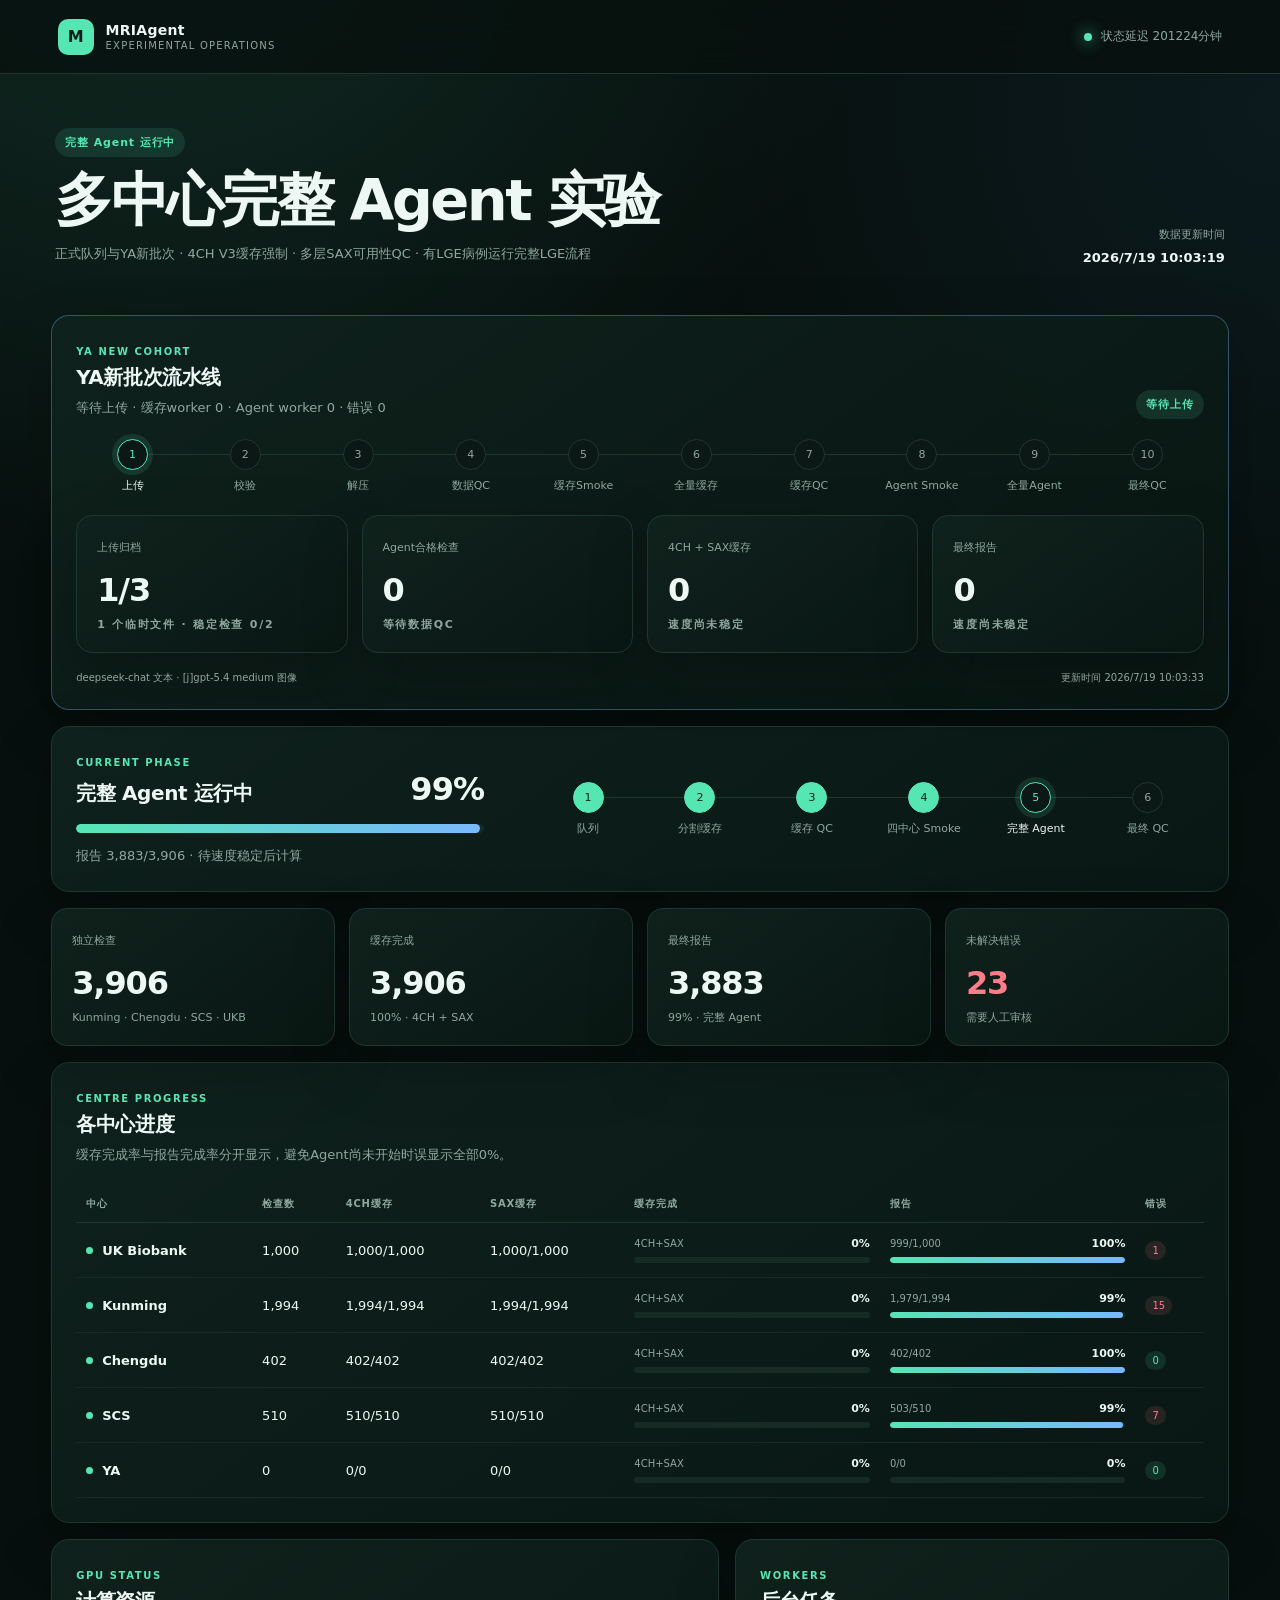
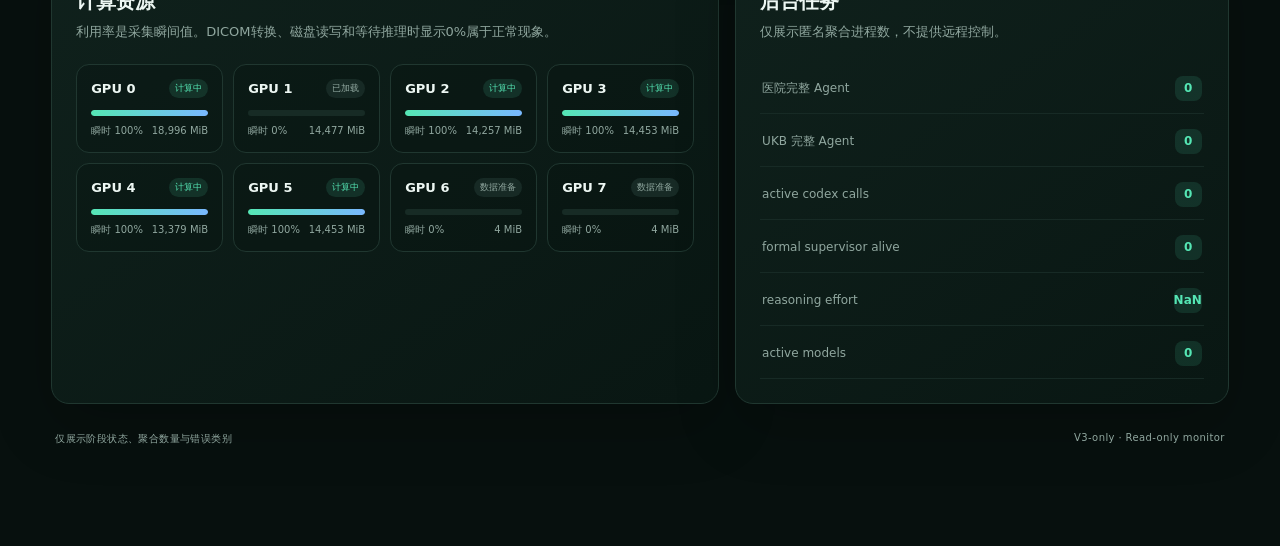
==== index.html @ 92da8d8c "fix: deploy aggregate YA monitor" ====
<!doctype html>
<html lang="zh-CN">
<head>
  <meta charset="utf-8">
  <meta name="viewport" content="width=device-width,initial-scale=1">
  <meta name="color-scheme" content="dark">
  <meta name="description" content="MRIAgent多中心及YA新批次匿名实验进度">
  <title>MRIAgent · 多中心实验进度</title>
  <link rel="stylesheet" href="styles.css">
</head>
<body>
  <header class="topbar">
    <a class="brand" href="./" aria-label="MRIAgent 实验进度首页">
      <span class="brand-mark">M</span>
      <span><b>MRIAgent</b><small>Experimental Operations</small></span>
    </a>
    <div class="live"><i aria-hidden="true"></i><span id="freshness">连接中</span></div>
  </header>

  <main>
    <section class="hero">
      <div>
        <span id="phase-badge" class="phase-badge">读取状态</span>
        <h1>多中心完整 Agent 实验</h1>
        <p>正式队列与YA新批次 · 4CH V3缓存强制 · 多层SAX可用性QC · 有LGE病例运行完整LGE流程</p>
      </div>
      <div class="hero-meta"><span>数据更新时间</span><strong id="updated-at">—</strong></div>
    </section>

    <section id="alert" class="alert hidden" role="status"></section>

    <section class="panel ya-panel" aria-labelledby="ya-title">
      <div class="panel-head">
        <div><small>YA NEW COHORT</small><h2 id="ya-title">YA新批次流水线</h2><p id="ya-detail">正在读取上传与处理状态。</p></div>
        <span id="ya-state" class="phase-badge">连接中</span>
      </div>
      <ol class="pipeline ya-pipeline" id="ya-pipeline" aria-label="YA实验流水线">
        <li data-stage="waiting_upload"><i>1</i><span>上传</span></li>
        <li data-stage="verify_archives"><i>2</i><span>校验</span></li>
        <li data-stage="extract"><i>3</i><span>解压</span></li>
        <li data-stage="inventory_qc"><i>4</i><span>数据QC</span></li>
        <li data-stage="cache_smoke"><i>5</i><span>缓存Smoke</span></li>
        <li data-stage="cache_full"><i>6</i><span>全量缓存</span></li>
        <li data-stage="cache_qc"><i>7</i><span>缓存QC</span></li>
        <li data-stage="agent_smoke"><i>8</i><span>Agent Smoke</span></li>
        <li data-stage="agent_full"><i>9</i><span>全量Agent</span></li>
        <li data-stage="final_qc"><i>10</i><span>最终QC</span></li>
      </ol>
      <div id="ya-cards" class="cards ya-cards"></div>
      <div class="ya-foot"><span id="ya-models">DeepSeek文本 · [j]gpt-5.4 medium图像</span><span id="ya-updated">—</span></div>
    </section>

    <section class="overview panel">
      <div class="overview-copy">
        <small>CURRENT PHASE</small>
        <div class="overview-title"><h2 id="phase-title">准备中</h2><strong id="phase-percent">0%</strong></div>
        <div class="progress progress-large"><i id="phase-progress"></i></div>
        <p id="phase-detail">正在读取实验状态。</p>
      </div>
      <ol class="pipeline" id="pipeline" aria-label="实验流水线">
        <li data-step="cohort"><i>1</i><span>队列</span></li>
        <li data-step="cache"><i>2</i><span>分割缓存</span></li>
        <li data-step="qc"><i>3</i><span>缓存 QC</span></li>
        <li data-step="smoke"><i>4</i><span>四中心 Smoke</span></li>
        <li data-step="agent"><i>5</i><span>完整 Agent</span></li>
        <li data-step="final"><i>6</i><span>最终 QC</span></li>
      </ol>
    </section>

    <section class="cards" id="summary-cards" aria-label="核心指标"></section>

    <section class="panel">
      <div class="panel-head">
        <div><small>CENTRE PROGRESS</small><h2>各中心进度</h2><p>缓存完成率与报告完成率分开显示，避免Agent尚未开始时误显示全部0%。</p></div>
      </div>
      <div class="table-wrap"><table>
        <thead><tr><th>中心</th><th>检查数</th><th>4CH缓存</th><th>SAX缓存</th><th>缓存完成</th><th>报告</th><th>错误</th></tr></thead>
        <tbody id="center-rows"></tbody>
      </table></div>
    </section>

    <section class="split">
      <article class="panel">
        <div class="panel-head"><div><small>GPU STATUS</small><h2>计算资源</h2><p>利用率是采集瞬间值。DICOM转换、磁盘读写和等待推理时显示0%属于正常现象。</p></div></div>
        <div id="gpu-grid" class="gpu-grid"></div>
      </article>
      <article class="panel">
        <div class="panel-head"><div><small>WORKERS</small><h2>后台任务</h2><p>仅展示匿名聚合进程数，不提供远程控制。</p></div></div>
        <div id="worker-list" class="worker-list"></div>
      </article>
    </section>

    <footer><span>仅展示阶段状态、聚合数量与错误类别</span><span>V3-only · Read-only monitor</span></footer>
  </main>
  <script src="app.js"></script>
</body>
</html>
---- styles.css ----
:root{--bg:#07100e;--surface:#0c1815;--surface-2:#10211d;--line:#203730;--line-soft:#172a25;--text:#edf7f3;--muted:#90a79f;--mint:#55e6b4;--mint-soft:rgba(85,230,180,.12);--blue:#79b8ff;--amber:#f6c76e;--red:#ff7d88;--shadow:0 22px 60px rgba(0,0,0,.22)}
*{box-sizing:border-box}html{scroll-behavior:smooth}body{margin:0;background:radial-gradient(circle at 12% -8%,rgba(54,135,108,.24),transparent 29%),radial-gradient(circle at 100% 5%,rgba(47,100,142,.12),transparent 24%),var(--bg);color:var(--text);font-family:Inter,"SF Pro Display","PingFang SC","Microsoft YaHei",system-ui,sans-serif;-webkit-font-smoothing:antialiased}
.topbar{height:74px;padding:0 max(24px,4.5vw);display:flex;align-items:center;justify-content:space-between;border-bottom:1px solid var(--line);background:rgba(7,16,14,.76);backdrop-filter:blur(18px);position:sticky;top:0;z-index:20}.brand{display:flex;align-items:center;gap:12px;color:var(--text);text-decoration:none}.brand-mark{width:36px;height:36px;display:grid;place-items:center;border-radius:10px;background:var(--mint);color:#062019;font-weight:800}.brand b,.brand small{display:block}.brand b{font-size:14px;letter-spacing:.02em}.brand small{margin-top:2px;color:var(--muted);font-size:10px;letter-spacing:.12em;text-transform:uppercase}.live{display:flex;align-items:center;gap:9px;color:var(--muted);font-size:12px}.live i{width:8px;height:8px;border-radius:50%;background:var(--mint);box-shadow:0 0 16px var(--mint)}
main{width:min(1440px,92vw);margin:0 auto 72px}.hero{padding:54px 4px 34px;display:flex;align-items:flex-end;justify-content:space-between;gap:32px}.hero h1{font-size:clamp(32px,4.5vw,58px);letter-spacing:-.045em;line-height:1.06;margin:13px 0 12px}.hero p,.panel-head p,.overview p{margin:0;color:var(--muted);font-size:13px;line-height:1.7}.phase-badge{display:inline-flex;padding:7px 10px;border-radius:999px;background:var(--mint-soft);color:var(--mint);font-size:11px;font-weight:700;letter-spacing:.08em}.hero-meta{min-width:210px;text-align:right}.hero-meta span,.hero-meta strong{display:block}.hero-meta span{color:var(--muted);font-size:11px}.hero-meta strong{margin-top:8px;font-size:13px;font-weight:600}
.panel,.card{border:1px solid var(--line);background:linear-gradient(145deg,rgba(16,34,29,.94),rgba(9,23,19,.96));box-shadow:var(--shadow)}.panel{border-radius:18px;padding:24px;margin-top:16px}.panel small,.overview small{color:var(--mint);font-size:10px;font-weight:700;letter-spacing:.16em}.panel h2,.overview h2{margin:5px 0 0;font-size:20px;letter-spacing:-.02em}.panel-head{display:flex;align-items:flex-end;justify-content:space-between;gap:20px;margin-bottom:20px}.panel-head p{margin-top:6px;max-width:720px}
.overview{display:grid;grid-template-columns:minmax(300px,.85fr) minmax(520px,1.4fr);gap:48px;align-items:center}.overview-title{display:flex;align-items:baseline;justify-content:space-between;gap:20px}.overview-title strong{font-size:32px;letter-spacing:-.03em}.overview-copy>p{margin-top:12px}.progress{height:7px;border-radius:999px;background:#172b25;overflow:hidden}.progress i{display:block;height:100%;border-radius:inherit;background:linear-gradient(90deg,var(--mint),var(--blue));transition:width .5s ease}.progress-large{height:9px;margin-top:16px}.pipeline{list-style:none;margin:0;padding:0;display:grid;grid-template-columns:repeat(6,1fr);position:relative}.pipeline:before{content:"";position:absolute;left:8%;right:8%;top:15px;height:1px;background:var(--line)}.pipeline li{position:relative;display:grid;justify-items:center;gap:8px;color:var(--muted);font-size:11px;text-align:center}.pipeline i{width:31px;height:31px;border-radius:50%;display:grid;place-items:center;background:var(--surface);border:1px solid var(--line);font-style:normal;font-size:11px;z-index:1}.pipeline li.done i{background:var(--mint);border-color:var(--mint);color:#072018}.pipeline li.active{color:var(--text)}.pipeline li.active i{border-color:var(--mint);box-shadow:0 0 0 5px var(--mint-soft);color:var(--mint)}
.cards{display:grid;grid-template-columns:repeat(4,1fr);gap:14px;margin-top:16px}.card{border-radius:16px;padding:20px;min-height:126px}.card .label{color:var(--muted);font-size:11px}.card strong{display:block;font-size:32px;letter-spacing:-.035em;margin:16px 0 4px}.card small{color:var(--muted);font-size:11px}.card.error strong{color:var(--red)}
.ya-panel{border-color:rgba(121,184,255,.35)}.ya-pipeline{grid-template-columns:repeat(10,1fr);margin:8px 0 22px}.ya-pipeline:before{left:5%;right:5%}.ya-cards{margin-top:0}.ya-foot{display:flex;justify-content:space-between;gap:16px;margin-top:18px;color:var(--muted);font-size:10px}.ya-panel.failed{border-color:rgba(255,125,136,.65)}
.table-wrap{overflow:auto}table{width:100%;border-collapse:collapse;font-size:13px}th{padding:11px 10px;text-align:left;color:var(--muted);font-size:10px;font-weight:700;letter-spacing:.08em;text-transform:uppercase;border-bottom:1px solid var(--line)}td{padding:14px 10px;border-bottom:1px solid var(--line-soft);white-space:nowrap}tbody tr:hover{background:rgba(85,230,180,.025)}.centre{display:flex;align-items:center;gap:9px;font-weight:650}.centre:before{content:"";width:7px;height:7px;border-radius:50%;background:var(--mint)}.metric-cell{min-width:175px}.metric-line{display:flex;align-items:center;justify-content:space-between;gap:12px;margin-bottom:7px}.metric-line span{color:var(--muted);font-size:10px}.metric-line b{font-size:11px}.bar{height:6px;border-radius:999px;background:#172b25;overflow:hidden}.bar i{height:100%;display:block;border-radius:inherit;background:linear-gradient(90deg,var(--mint),var(--blue))}
.split{display:grid;grid-template-columns:1.15fr .85fr;gap:16px}.gpu-grid{display:grid;grid-template-columns:repeat(4,1fr);gap:10px}.gpu{padding:14px;border:1px solid var(--line);border-radius:13px;background:rgba(5,15,12,.28)}.gpu-top,.gpu-meta{display:flex;align-items:center;justify-content:space-between;gap:8px}.gpu strong{font-size:13px}.gpu-state{font-size:9px;color:var(--muted);padding:3px 6px;border-radius:999px;background:var(--line-soft)}.gpu-state.active{color:var(--mint);background:var(--mint-soft)}.gpu .bar{margin:12px 0 8px}.gpu-meta{font-size:10px;color:var(--muted)}.worker-list{display:grid;gap:3px}.worker{display:flex;align-items:center;justify-content:space-between;padding:12px 2px;border-bottom:1px solid var(--line-soft);font-size:12px}.worker span{color:var(--muted)}.worker b{display:grid;place-items:center;min-width:27px;height:25px;border-radius:8px;background:var(--mint-soft);color:var(--mint)}
.cases-head{align-items:center}.cases{max-height:520px}input{width:280px;padding:11px 13px;color:var(--text);background:#07120f;border:1px solid var(--line);border-radius:10px;outline:none}input:focus{border-color:var(--mint);box-shadow:0 0 0 3px var(--mint-soft)}code{font-family:"SFMono-Regular",Consolas,monospace;font-size:11px;color:#bad2c9}.status{display:inline-flex;padding:4px 7px;border-radius:999px;background:var(--line-soft);color:var(--muted);font-size:10px}.status.complete{background:var(--mint-soft);color:var(--mint)}.status.error{background:rgba(255,125,136,.12);color:var(--red)}.alert{padding:14px 17px;margin-bottom:16px;border-radius:12px;border:1px solid rgba(246,199,110,.45);background:rgba(246,199,110,.09);color:var(--amber);font-size:12px}.hidden{display:none}.sr-only{position:absolute;width:1px;height:1px;padding:0;margin:-1px;overflow:hidden;clip:rect(0,0,0,0);white-space:nowrap;border:0}footer{display:flex;justify-content:space-between;gap:20px;padding:28px 4px;color:var(--muted);font-size:10px;letter-spacing:.04em}
@media(max-width:1050px){.overview{grid-template-columns:1fr}.cards{grid-template-columns:repeat(2,1fr)}.split{grid-template-columns:1fr}.gpu-grid{grid-template-columns:repeat(4,1fr)}.ya-pipeline{grid-template-columns:repeat(5,1fr);row-gap:20px}.ya-pipeline:before{display:none}}
@media(max-width:720px){main{width:min(94vw,1440px)}.topbar{height:66px}.brand small{display:none}.hero{padding-top:36px;align-items:flex-start;flex-direction:column}.hero-meta{text-align:left}.overview{padding:20px;gap:30px}.pipeline{grid-template-columns:repeat(3,1fr);row-gap:22px}.pipeline:before{display:none}.cards{grid-template-columns:1fr 1fr}.gpu-grid{grid-template-columns:repeat(2,1fr)}.panel{padding:18px}.cases-head{align-items:flex-start;flex-direction:column}input{width:100%}footer{flex-direction:column}.hero h1{font-size:36px}}
@media(max-width:430px){.cards{grid-template-columns:1fr}.pipeline span{font-size:10px}.gpu-grid{grid-template-columns:1fr 1fr}}
@media(prefers-reduced-motion:reduce){*{scroll-behavior:auto!important;transition:none!important}}
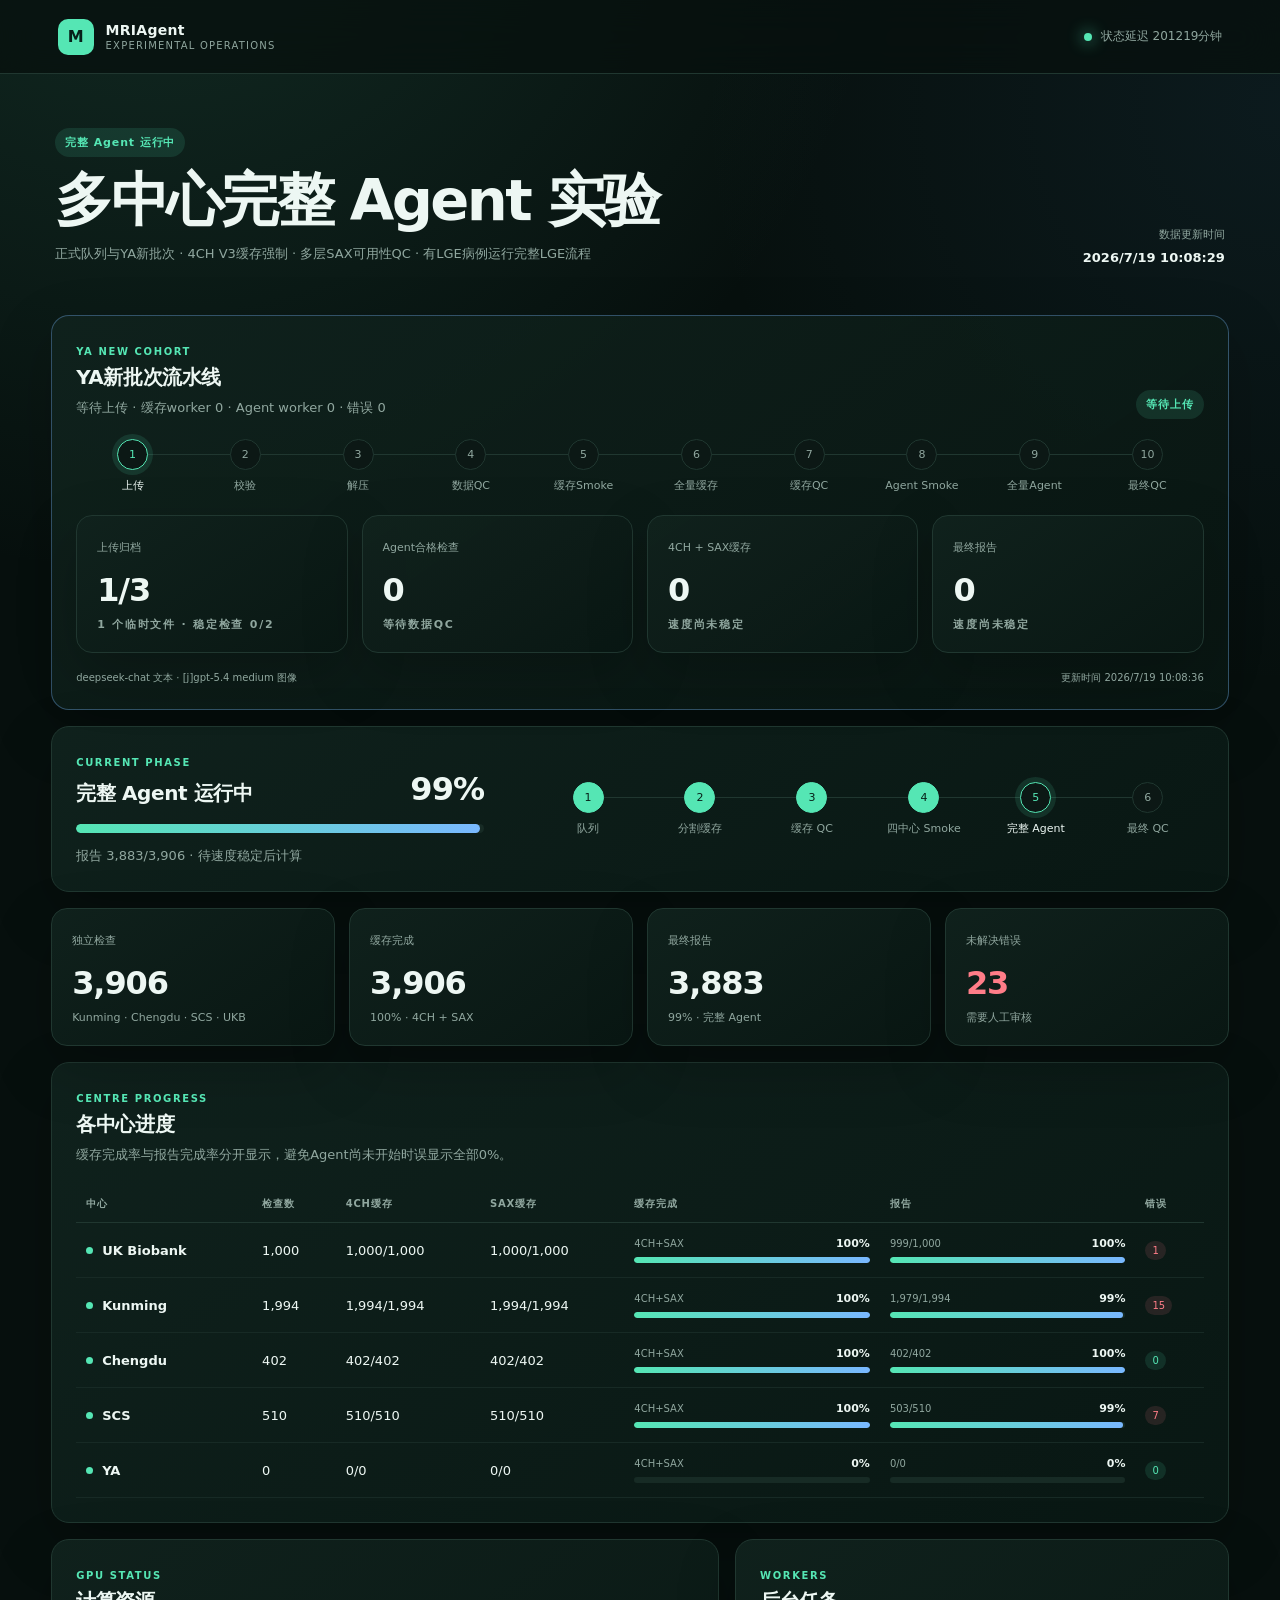
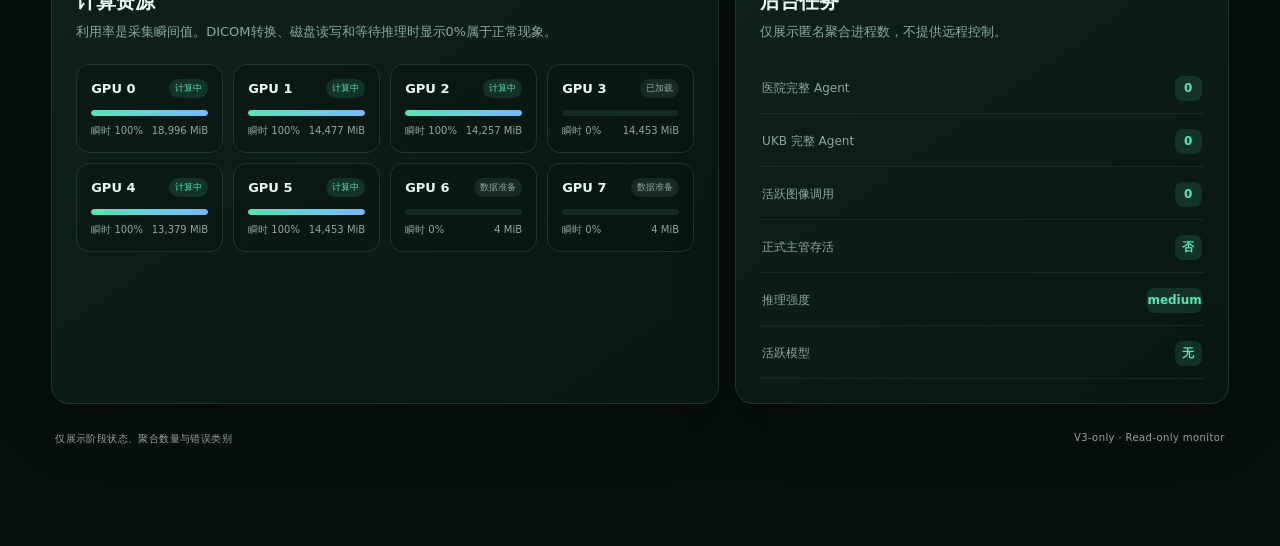
==== commit 86909f44: "fix: refresh monitor assets" ====
--- a/index.html
+++ b/index.html
@@ -6,7 +6,7 @@
   <meta name="color-scheme" content="dark">
   <meta name="description" content="MRIAgent多中心及YA新批次匿名实验进度">
   <title>MRIAgent · 多中心实验进度</title>
-  <link rel="stylesheet" href="styles.css">
+  <link rel="stylesheet" href="styles.css?v=ya-v1">
 </head>
 <body>
   <header class="topbar">
@@ -92,6 +92,6 @@
 
     <footer><span>仅展示阶段状态、聚合数量与错误类别</span><span>V3-only · Read-only monitor</span></footer>
   </main>
-  <script src="app.js"></script>
+  <script src="app.js?v=ya-v1"></script>
 </body>
 </html>
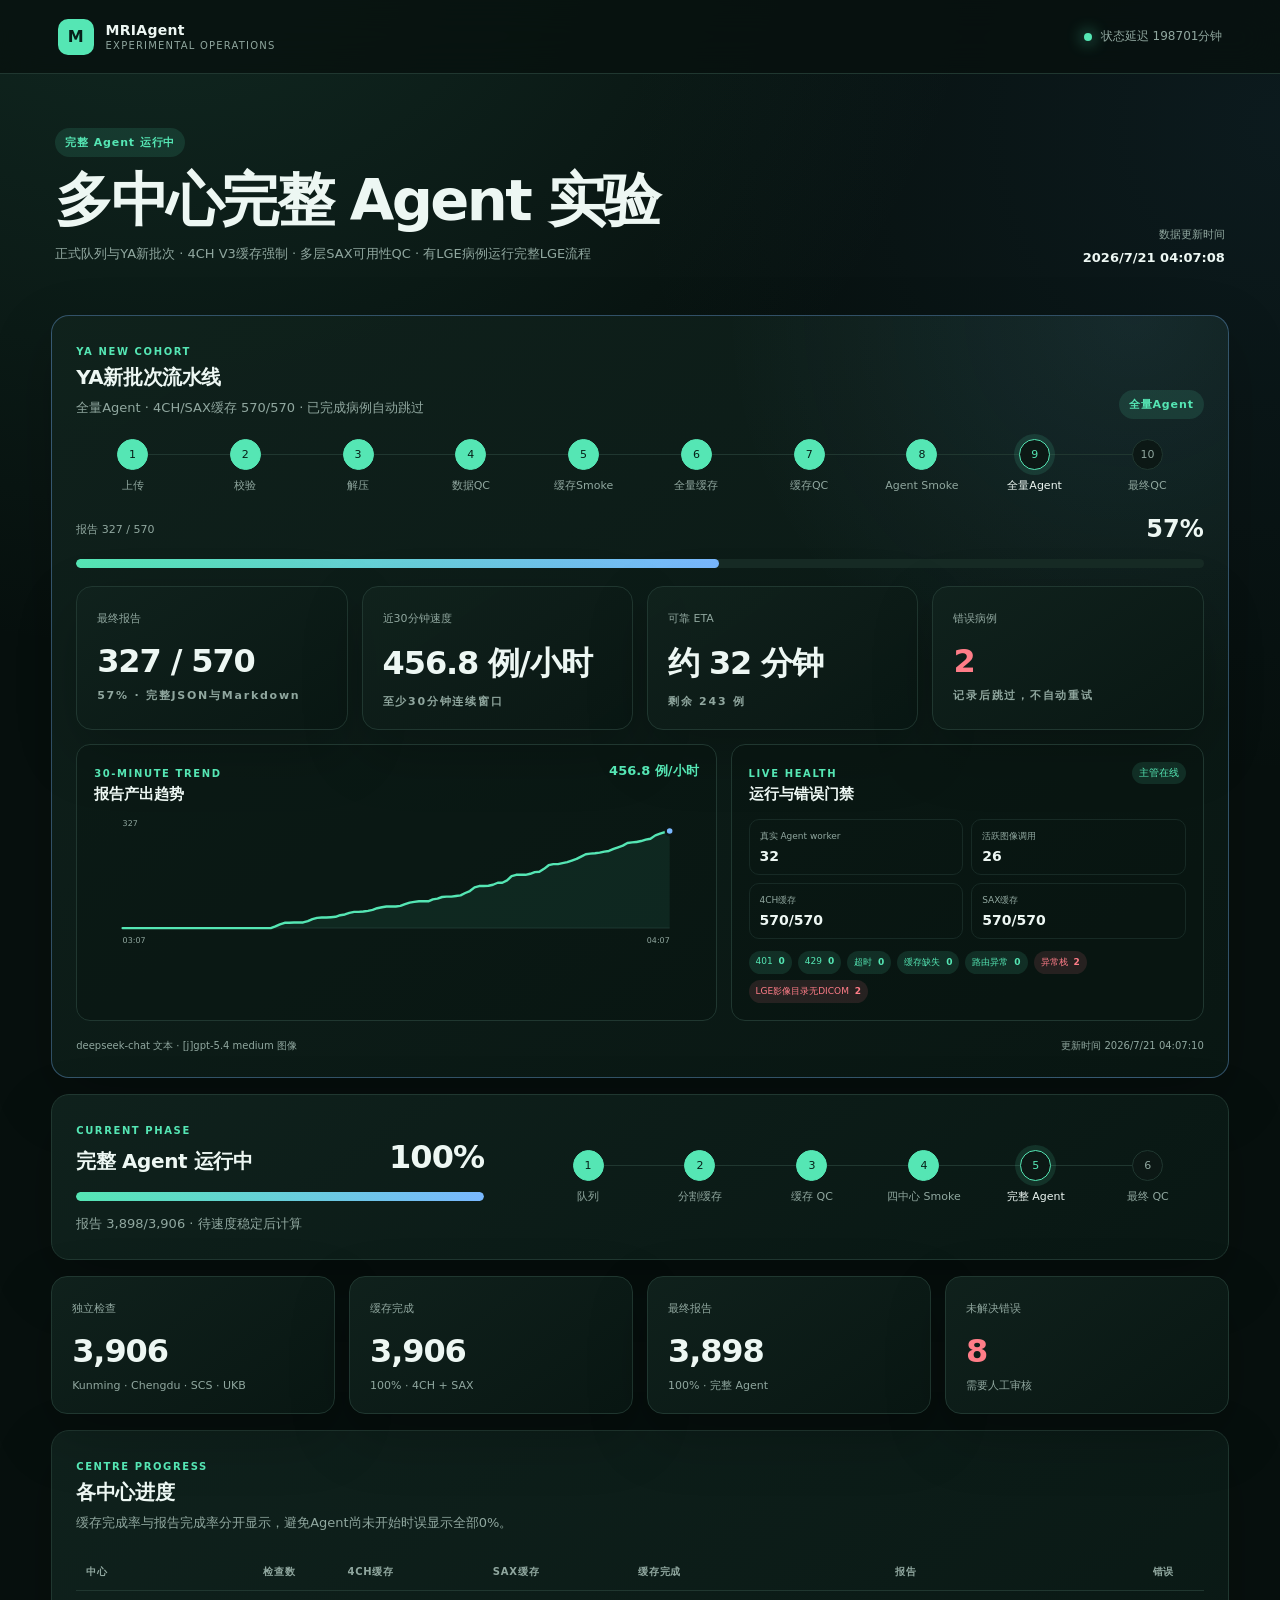
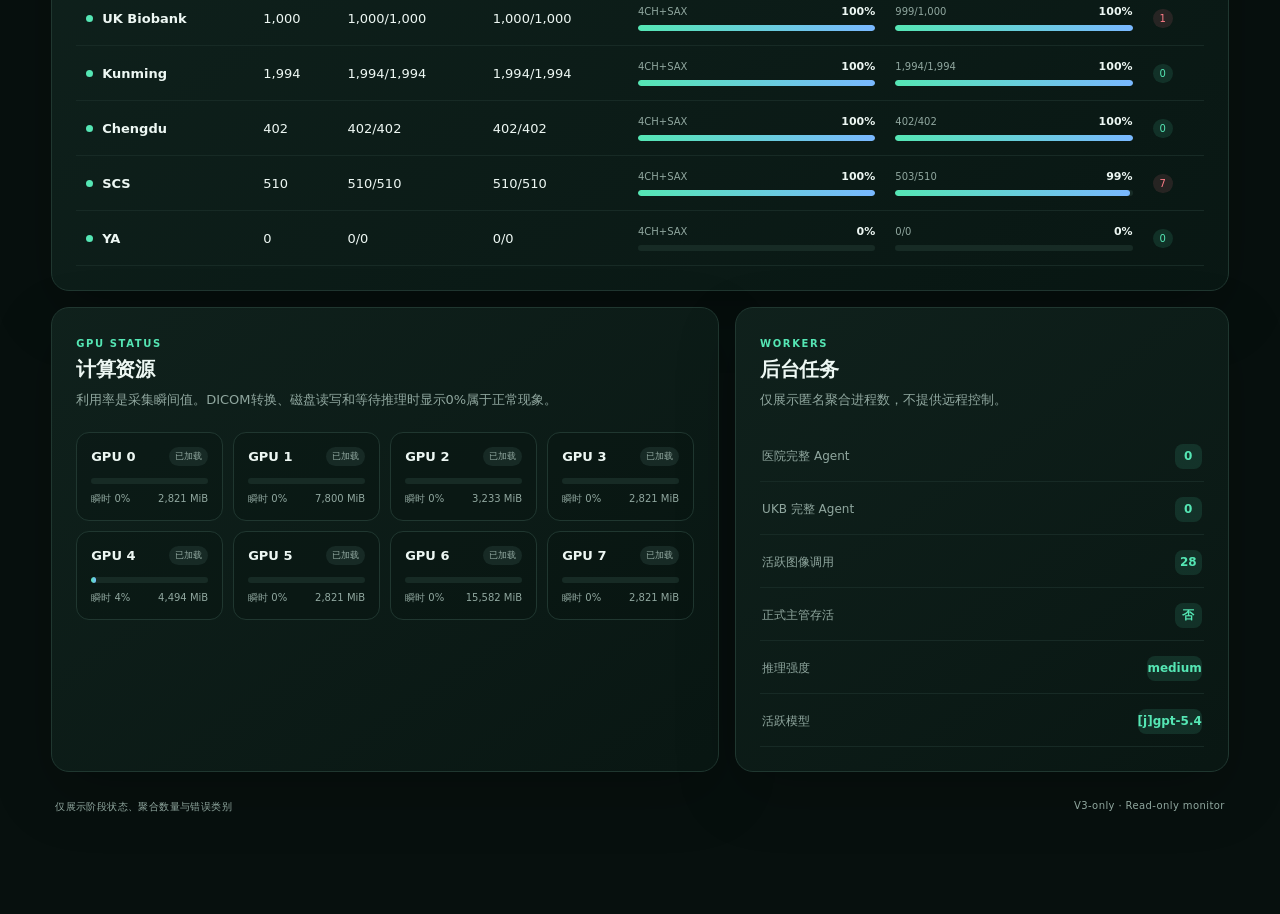
==== commit 9c9bd1be: "feat: add live YA report dashboard" ====
--- a/index.html
+++ b/index.html
@@ -6,7 +6,7 @@
   <meta name="color-scheme" content="dark">
   <meta name="description" content="MRIAgent多中心及YA新批次匿名实验进度">
   <title>MRIAgent · 多中心实验进度</title>
-  <link rel="stylesheet" href="styles.css?v=ya-v1">
+  <link rel="stylesheet" href="styles.css?v=ya-v2">
 </head>
 <body>
   <header class="topbar">
@@ -46,7 +46,22 @@
         <li data-stage="agent_full"><i>9</i><span>全量Agent</span></li>
         <li data-stage="final_qc"><i>10</i><span>最终QC</span></li>
       </ol>
+      <div class="ya-run-progress">
+        <div><span id="ya-progress-copy">报告 0 / 570</span><strong id="ya-percent">0%</strong></div>
+        <div class="progress progress-large"><i id="ya-progress"></i></div>
+      </div>
       <div id="ya-cards" class="cards ya-cards"></div>
+      <div class="ya-live-grid">
+        <article class="ya-live-card">
+          <div class="ya-live-head"><div><small>30-MINUTE TREND</small><h3>报告产出趋势</h3></div><b id="ya-rate">—</b></div>
+          <svg id="ya-trend" viewBox="0 0 760 170" role="img" aria-label="YA累计报告趋势"></svg>
+        </article>
+        <article class="ya-live-card">
+          <div class="ya-live-head"><div><small>LIVE HEALTH</small><h3>运行与错误门禁</h3></div><span id="ya-supervisor" class="status">—</span></div>
+          <div id="ya-live-stats" class="ya-live-stats"></div>
+          <div id="ya-error-list" class="ya-error-list"></div>
+        </article>
+      </div>
       <div class="ya-foot"><span id="ya-models">DeepSeek文本 · [j]gpt-5.4 medium图像</span><span id="ya-updated">—</span></div>
     </section>
 
@@ -92,6 +107,6 @@
 
     <footer><span>仅展示阶段状态、聚合数量与错误类别</span><span>V3-only · Read-only monitor</span></footer>
   </main>
-  <script src="app.js?v=ya-v1"></script>
+  <script src="app.js?v=ya-v2"></script>
 </body>
 </html>
--- a/styles.css
+++ b/styles.css
@@ -5,11 +5,11 @@
 .panel,.card{border:1px solid var(--line);background:linear-gradient(145deg,rgba(16,34,29,.94),rgba(9,23,19,.96));box-shadow:var(--shadow)}.panel{border-radius:18px;padding:24px;margin-top:16px}.panel small,.overview small{color:var(--mint);font-size:10px;font-weight:700;letter-spacing:.16em}.panel h2,.overview h2{margin:5px 0 0;font-size:20px;letter-spacing:-.02em}.panel-head{display:flex;align-items:flex-end;justify-content:space-between;gap:20px;margin-bottom:20px}.panel-head p{margin-top:6px;max-width:720px}
 .overview{display:grid;grid-template-columns:minmax(300px,.85fr) minmax(520px,1.4fr);gap:48px;align-items:center}.overview-title{display:flex;align-items:baseline;justify-content:space-between;gap:20px}.overview-title strong{font-size:32px;letter-spacing:-.03em}.overview-copy>p{margin-top:12px}.progress{height:7px;border-radius:999px;background:#172b25;overflow:hidden}.progress i{display:block;height:100%;border-radius:inherit;background:linear-gradient(90deg,var(--mint),var(--blue));transition:width .5s ease}.progress-large{height:9px;margin-top:16px}.pipeline{list-style:none;margin:0;padding:0;display:grid;grid-template-columns:repeat(6,1fr);position:relative}.pipeline:before{content:"";position:absolute;left:8%;right:8%;top:15px;height:1px;background:var(--line)}.pipeline li{position:relative;display:grid;justify-items:center;gap:8px;color:var(--muted);font-size:11px;text-align:center}.pipeline i{width:31px;height:31px;border-radius:50%;display:grid;place-items:center;background:var(--surface);border:1px solid var(--line);font-style:normal;font-size:11px;z-index:1}.pipeline li.done i{background:var(--mint);border-color:var(--mint);color:#072018}.pipeline li.active{color:var(--text)}.pipeline li.active i{border-color:var(--mint);box-shadow:0 0 0 5px var(--mint-soft);color:var(--mint)}
 .cards{display:grid;grid-template-columns:repeat(4,1fr);gap:14px;margin-top:16px}.card{border-radius:16px;padding:20px;min-height:126px}.card .label{color:var(--muted);font-size:11px}.card strong{display:block;font-size:32px;letter-spacing:-.035em;margin:16px 0 4px}.card small{color:var(--muted);font-size:11px}.card.error strong{color:var(--red)}
-.ya-panel{border-color:rgba(121,184,255,.35)}.ya-pipeline{grid-template-columns:repeat(10,1fr);margin:8px 0 22px}.ya-pipeline:before{left:5%;right:5%}.ya-cards{margin-top:0}.ya-foot{display:flex;justify-content:space-between;gap:16px;margin-top:18px;color:var(--muted);font-size:10px}.ya-panel.failed{border-color:rgba(255,125,136,.65)}
+.ya-panel{border-color:rgba(121,184,255,.35);background:radial-gradient(circle at 92% 0,rgba(121,184,255,.09),transparent 31%),linear-gradient(145deg,rgba(16,34,29,.96),rgba(9,23,19,.98))}.ya-pipeline{grid-template-columns:repeat(10,1fr);margin:8px 0 22px}.ya-pipeline:before{left:5%;right:5%}.ya-run-progress{margin:4px 0 18px}.ya-run-progress>div:first-child{display:flex;align-items:center;justify-content:space-between;color:var(--muted);font-size:11px}.ya-run-progress strong{color:var(--text);font-size:24px}.ya-cards{margin-top:0}.ya-live-grid{display:grid;grid-template-columns:1.15fr .85fr;gap:14px;margin-top:14px}.ya-live-card{min-width:0;padding:17px;border:1px solid var(--line);border-radius:14px;background:rgba(5,15,12,.28)}.ya-live-head{display:flex;align-items:flex-start;justify-content:space-between;gap:16px}.ya-live-head h3{margin:4px 0 0;font-size:15px}.ya-live-head>b{color:var(--mint);font-size:13px}.ya-live-card svg{display:block;width:100%;height:auto;margin-top:8px}.ya-live-stats{display:grid;grid-template-columns:1fr 1fr;gap:8px;margin-top:15px}.ya-live-stats div{padding:10px;border:1px solid var(--line-soft);border-radius:10px}.ya-live-stats span,.ya-live-stats b{display:block}.ya-live-stats span{color:var(--muted);font-size:9px}.ya-live-stats b{margin-top:5px;font-size:14px}.ya-error-list{display:flex;flex-wrap:wrap;gap:6px;margin-top:12px}.health-chip,.error-chip{padding:5px 7px;border-radius:999px;background:var(--mint-soft);color:var(--mint);font-size:9px}.health-chip.bad,.error-chip{background:rgba(255,125,136,.12);color:var(--red)}.health-chip b,.error-chip b{margin-left:3px}.chart-axis{stroke:var(--line);stroke-width:1}.chart-area{fill:rgba(85,230,180,.08)}.chart-line{fill:none;stroke:var(--mint);stroke-width:3;stroke-linecap:round;stroke-linejoin:round}.chart-point{fill:var(--blue);stroke:var(--surface);stroke-width:3}.chart-label,.chart-empty{fill:var(--muted);font-size:10px}.ya-foot{display:flex;justify-content:space-between;gap:16px;margin-top:18px;color:var(--muted);font-size:10px}.ya-panel.failed{border-color:rgba(255,125,136,.65)}
 .table-wrap{overflow:auto}table{width:100%;border-collapse:collapse;font-size:13px}th{padding:11px 10px;text-align:left;color:var(--muted);font-size:10px;font-weight:700;letter-spacing:.08em;text-transform:uppercase;border-bottom:1px solid var(--line)}td{padding:14px 10px;border-bottom:1px solid var(--line-soft);white-space:nowrap}tbody tr:hover{background:rgba(85,230,180,.025)}.centre{display:flex;align-items:center;gap:9px;font-weight:650}.centre:before{content:"";width:7px;height:7px;border-radius:50%;background:var(--mint)}.metric-cell{min-width:175px}.metric-line{display:flex;align-items:center;justify-content:space-between;gap:12px;margin-bottom:7px}.metric-line span{color:var(--muted);font-size:10px}.metric-line b{font-size:11px}.bar{height:6px;border-radius:999px;background:#172b25;overflow:hidden}.bar i{height:100%;display:block;border-radius:inherit;background:linear-gradient(90deg,var(--mint),var(--blue))}
 .split{display:grid;grid-template-columns:1.15fr .85fr;gap:16px}.gpu-grid{display:grid;grid-template-columns:repeat(4,1fr);gap:10px}.gpu{padding:14px;border:1px solid var(--line);border-radius:13px;background:rgba(5,15,12,.28)}.gpu-top,.gpu-meta{display:flex;align-items:center;justify-content:space-between;gap:8px}.gpu strong{font-size:13px}.gpu-state{font-size:9px;color:var(--muted);padding:3px 6px;border-radius:999px;background:var(--line-soft)}.gpu-state.active{color:var(--mint);background:var(--mint-soft)}.gpu .bar{margin:12px 0 8px}.gpu-meta{font-size:10px;color:var(--muted)}.worker-list{display:grid;gap:3px}.worker{display:flex;align-items:center;justify-content:space-between;padding:12px 2px;border-bottom:1px solid var(--line-soft);font-size:12px}.worker span{color:var(--muted)}.worker b{display:grid;place-items:center;min-width:27px;height:25px;border-radius:8px;background:var(--mint-soft);color:var(--mint)}
 .cases-head{align-items:center}.cases{max-height:520px}input{width:280px;padding:11px 13px;color:var(--text);background:#07120f;border:1px solid var(--line);border-radius:10px;outline:none}input:focus{border-color:var(--mint);box-shadow:0 0 0 3px var(--mint-soft)}code{font-family:"SFMono-Regular",Consolas,monospace;font-size:11px;color:#bad2c9}.status{display:inline-flex;padding:4px 7px;border-radius:999px;background:var(--line-soft);color:var(--muted);font-size:10px}.status.complete{background:var(--mint-soft);color:var(--mint)}.status.error{background:rgba(255,125,136,.12);color:var(--red)}.alert{padding:14px 17px;margin-bottom:16px;border-radius:12px;border:1px solid rgba(246,199,110,.45);background:rgba(246,199,110,.09);color:var(--amber);font-size:12px}.hidden{display:none}.sr-only{position:absolute;width:1px;height:1px;padding:0;margin:-1px;overflow:hidden;clip:rect(0,0,0,0);white-space:nowrap;border:0}footer{display:flex;justify-content:space-between;gap:20px;padding:28px 4px;color:var(--muted);font-size:10px;letter-spacing:.04em}
-@media(max-width:1050px){.overview{grid-template-columns:1fr}.cards{grid-template-columns:repeat(2,1fr)}.split{grid-template-columns:1fr}.gpu-grid{grid-template-columns:repeat(4,1fr)}.ya-pipeline{grid-template-columns:repeat(5,1fr);row-gap:20px}.ya-pipeline:before{display:none}}
+@media(max-width:1050px){.overview{grid-template-columns:1fr}.cards{grid-template-columns:repeat(2,1fr)}.split,.ya-live-grid{grid-template-columns:1fr}.gpu-grid{grid-template-columns:repeat(4,1fr)}.ya-pipeline{grid-template-columns:repeat(5,1fr);row-gap:20px}.ya-pipeline:before{display:none}}
 @media(max-width:720px){main{width:min(94vw,1440px)}.topbar{height:66px}.brand small{display:none}.hero{padding-top:36px;align-items:flex-start;flex-direction:column}.hero-meta{text-align:left}.overview{padding:20px;gap:30px}.pipeline{grid-template-columns:repeat(3,1fr);row-gap:22px}.pipeline:before{display:none}.cards{grid-template-columns:1fr 1fr}.gpu-grid{grid-template-columns:repeat(2,1fr)}.panel{padding:18px}.cases-head{align-items:flex-start;flex-direction:column}input{width:100%}footer{flex-direction:column}.hero h1{font-size:36px}}
 @media(max-width:430px){.cards{grid-template-columns:1fr}.pipeline span{font-size:10px}.gpu-grid{grid-template-columns:1fr 1fr}}
 @media(prefers-reduced-motion:reduce){*{scroll-behavior:auto!important;transition:none!important}}
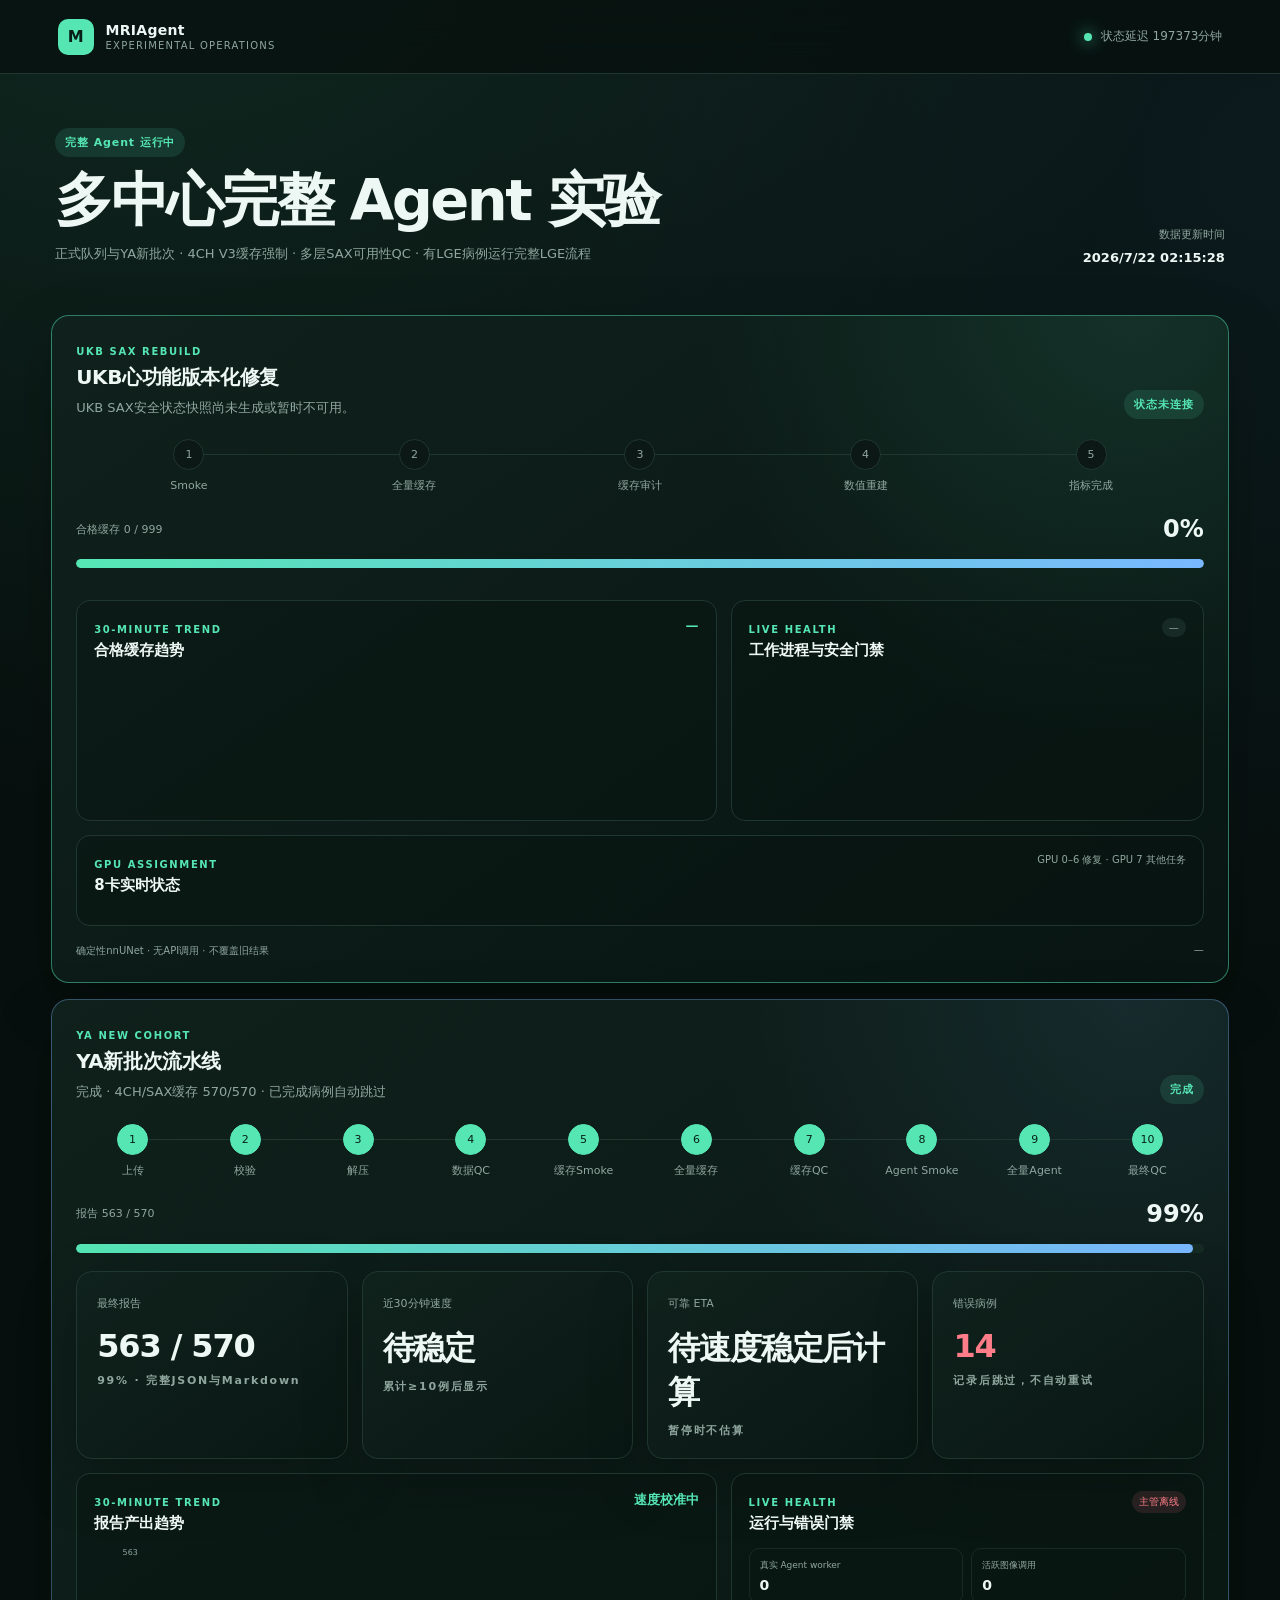
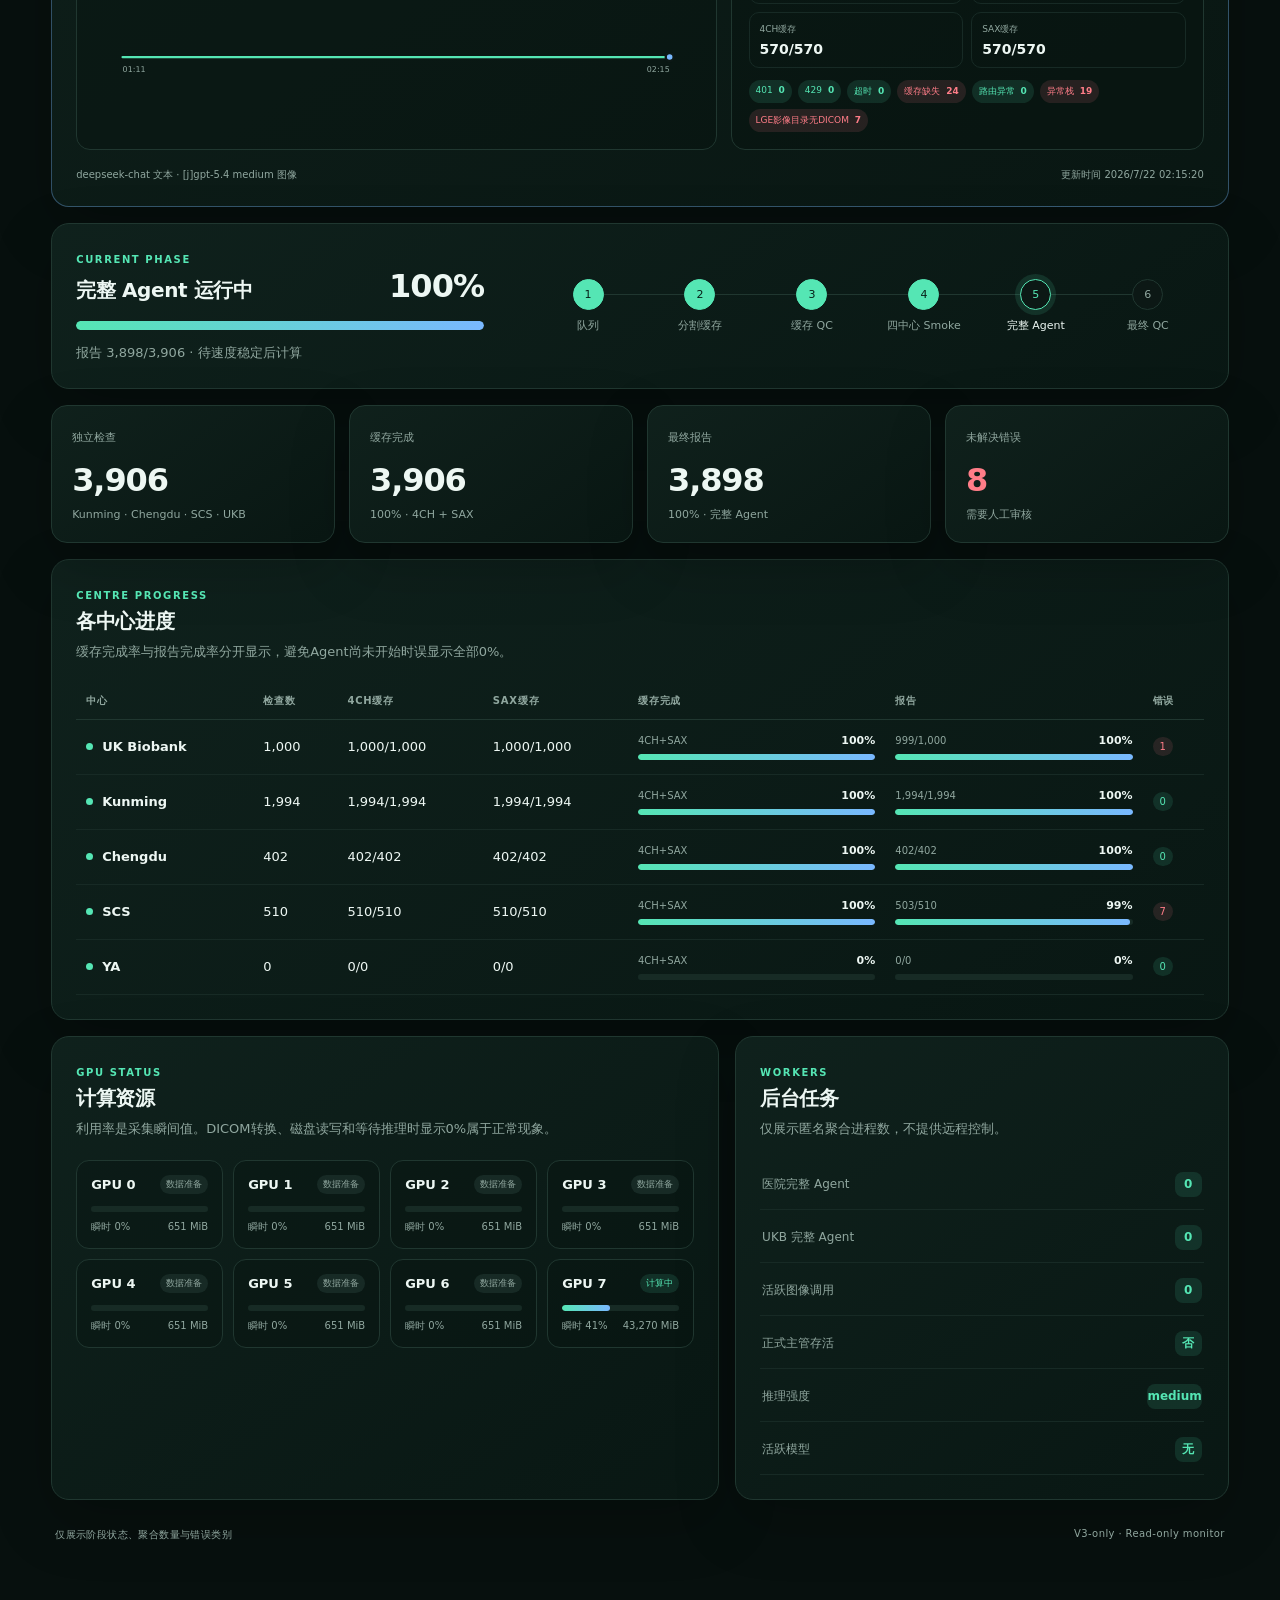
==== commit 5096c6fe: "monitor: add live UKB SAX rebuild dashboard" ====
--- a/index.html
+++ b/index.html
@@ -6,7 +6,7 @@
   <meta name="color-scheme" content="dark">
   <meta name="description" content="MRIAgent多中心及YA新批次匿名实验进度">
   <title>MRIAgent · 多中心实验进度</title>
-  <link rel="stylesheet" href="styles.css?v=ya-v2">
+  <link rel="stylesheet" href="styles.css?v=ukb-sax-v1">
 </head>
 <body>
   <header class="topbar">
@@ -28,6 +28,38 @@
     </section>
 
     <section id="alert" class="alert hidden" role="status"></section>
+
+    <section class="panel ukb-sax-panel" aria-labelledby="ukb-sax-title">
+      <div class="panel-head">
+        <div><small>UKB SAX REBUILD</small><h2 id="ukb-sax-title">UKB心功能版本化修复</h2><p id="ukb-sax-detail">正在读取全量SAX缓存进度。</p></div>
+        <span id="ukb-sax-state" class="phase-badge">连接中</span>
+      </div>
+      <ol class="pipeline ukb-sax-pipeline" id="ukb-sax-pipeline" aria-label="UKB SAX修复流水线">
+        <li data-stage="smoke"><i>1</i><span>Smoke</span></li>
+        <li data-stage="cache_full"><i>2</i><span>全量缓存</span></li>
+        <li data-stage="cache_qc"><i>3</i><span>缓存审计</span></li>
+        <li data-stage="precompute"><i>4</i><span>数值重建</span></li>
+        <li data-stage="complete"><i>5</i><span>指标完成</span></li>
+      </ol>
+      <div class="ya-run-progress">
+        <div><span id="ukb-sax-progress-copy">合格缓存 0 / 999</span><strong id="ukb-sax-percent">0%</strong></div>
+        <div class="progress progress-large"><i id="ukb-sax-progress"></i></div>
+      </div>
+      <div id="ukb-sax-cards" class="cards ya-cards"></div>
+      <div class="ya-live-grid">
+        <article class="ya-live-card">
+          <div class="ya-live-head"><div><small>30-MINUTE TREND</small><h3>合格缓存趋势</h3></div><b id="ukb-sax-rate">—</b></div>
+          <svg id="ukb-sax-trend" viewBox="0 0 760 170" role="img" aria-label="UKB SAX合格缓存趋势"></svg>
+        </article>
+        <article class="ya-live-card">
+          <div class="ya-live-head"><div><small>LIVE HEALTH</small><h3>工作进程与安全门禁</h3></div><span id="ukb-sax-supervisor" class="status">—</span></div>
+          <div id="ukb-sax-live-stats" class="ya-live-stats"></div>
+          <div id="ukb-sax-error-list" class="ya-error-list"></div>
+        </article>
+      </div>
+      <div class="ukb-sax-gpu-wrap"><div class="ya-live-head"><div><small>GPU ASSIGNMENT</small><h3>8卡实时状态</h3></div><span>GPU 0–6 修复 · GPU 7 其他任务</span></div><div id="ukb-sax-gpus" class="gpu-grid"></div></div>
+      <div class="ya-foot"><span>确定性nnUNet · 无API调用 · 不覆盖旧结果</span><span id="ukb-sax-updated">—</span></div>
+    </section>
 
     <section class="panel ya-panel" aria-labelledby="ya-title">
       <div class="panel-head">
@@ -107,6 +139,6 @@
 
     <footer><span>仅展示阶段状态、聚合数量与错误类别</span><span>V3-only · Read-only monitor</span></footer>
   </main>
-  <script src="app.js?v=ya-v2"></script>
+  <script src="app.js?v=ukb-sax-v1"></script>
 </body>
 </html>
--- a/styles.css
+++ b/styles.css
@@ -6,6 +6,7 @@
 .overview{display:grid;grid-template-columns:minmax(300px,.85fr) minmax(520px,1.4fr);gap:48px;align-items:center}.overview-title{display:flex;align-items:baseline;justify-content:space-between;gap:20px}.overview-title strong{font-size:32px;letter-spacing:-.03em}.overview-copy>p{margin-top:12px}.progress{height:7px;border-radius:999px;background:#172b25;overflow:hidden}.progress i{display:block;height:100%;border-radius:inherit;background:linear-gradient(90deg,var(--mint),var(--blue));transition:width .5s ease}.progress-large{height:9px;margin-top:16px}.pipeline{list-style:none;margin:0;padding:0;display:grid;grid-template-columns:repeat(6,1fr);position:relative}.pipeline:before{content:"";position:absolute;left:8%;right:8%;top:15px;height:1px;background:var(--line)}.pipeline li{position:relative;display:grid;justify-items:center;gap:8px;color:var(--muted);font-size:11px;text-align:center}.pipeline i{width:31px;height:31px;border-radius:50%;display:grid;place-items:center;background:var(--surface);border:1px solid var(--line);font-style:normal;font-size:11px;z-index:1}.pipeline li.done i{background:var(--mint);border-color:var(--mint);color:#072018}.pipeline li.active{color:var(--text)}.pipeline li.active i{border-color:var(--mint);box-shadow:0 0 0 5px var(--mint-soft);color:var(--mint)}
 .cards{display:grid;grid-template-columns:repeat(4,1fr);gap:14px;margin-top:16px}.card{border-radius:16px;padding:20px;min-height:126px}.card .label{color:var(--muted);font-size:11px}.card strong{display:block;font-size:32px;letter-spacing:-.035em;margin:16px 0 4px}.card small{color:var(--muted);font-size:11px}.card.error strong{color:var(--red)}
 .ya-panel{border-color:rgba(121,184,255,.35);background:radial-gradient(circle at 92% 0,rgba(121,184,255,.09),transparent 31%),linear-gradient(145deg,rgba(16,34,29,.96),rgba(9,23,19,.98))}.ya-pipeline{grid-template-columns:repeat(10,1fr);margin:8px 0 22px}.ya-pipeline:before{left:5%;right:5%}.ya-run-progress{margin:4px 0 18px}.ya-run-progress>div:first-child{display:flex;align-items:center;justify-content:space-between;color:var(--muted);font-size:11px}.ya-run-progress strong{color:var(--text);font-size:24px}.ya-cards{margin-top:0}.ya-live-grid{display:grid;grid-template-columns:1.15fr .85fr;gap:14px;margin-top:14px}.ya-live-card{min-width:0;padding:17px;border:1px solid var(--line);border-radius:14px;background:rgba(5,15,12,.28)}.ya-live-head{display:flex;align-items:flex-start;justify-content:space-between;gap:16px}.ya-live-head h3{margin:4px 0 0;font-size:15px}.ya-live-head>b{color:var(--mint);font-size:13px}.ya-live-card svg{display:block;width:100%;height:auto;margin-top:8px}.ya-live-stats{display:grid;grid-template-columns:1fr 1fr;gap:8px;margin-top:15px}.ya-live-stats div{padding:10px;border:1px solid var(--line-soft);border-radius:10px}.ya-live-stats span,.ya-live-stats b{display:block}.ya-live-stats span{color:var(--muted);font-size:9px}.ya-live-stats b{margin-top:5px;font-size:14px}.ya-error-list{display:flex;flex-wrap:wrap;gap:6px;margin-top:12px}.health-chip,.error-chip{padding:5px 7px;border-radius:999px;background:var(--mint-soft);color:var(--mint);font-size:9px}.health-chip.bad,.error-chip{background:rgba(255,125,136,.12);color:var(--red)}.health-chip b,.error-chip b{margin-left:3px}.chart-axis{stroke:var(--line);stroke-width:1}.chart-area{fill:rgba(85,230,180,.08)}.chart-line{fill:none;stroke:var(--mint);stroke-width:3;stroke-linecap:round;stroke-linejoin:round}.chart-point{fill:var(--blue);stroke:var(--surface);stroke-width:3}.chart-label,.chart-empty{fill:var(--muted);font-size:10px}.ya-foot{display:flex;justify-content:space-between;gap:16px;margin-top:18px;color:var(--muted);font-size:10px}.ya-panel.failed{border-color:rgba(255,125,136,.65)}
+.ukb-sax-panel{border-color:rgba(85,230,180,.48);background:radial-gradient(circle at 92% 0,rgba(85,230,180,.11),transparent 34%),linear-gradient(145deg,rgba(16,34,29,.98),rgba(8,21,18,.99))}.ukb-sax-pipeline{grid-template-columns:repeat(5,1fr);margin:8px 0 22px}.ukb-sax-pipeline:before{left:10%;right:10%}.ukb-sax-gpu-wrap{margin-top:14px;padding:17px;border:1px solid var(--line);border-radius:14px;background:rgba(5,15,12,.28)}.ukb-sax-gpu-wrap>.ya-live-head{margin-bottom:13px}.ukb-sax-gpu-wrap>.ya-live-head>span{color:var(--muted);font-size:10px}.gpu-owned{border-color:rgba(85,230,180,.32)}.gpu-external{opacity:.72}.ukb-sax-panel .card strong{font-size:28px}
 .table-wrap{overflow:auto}table{width:100%;border-collapse:collapse;font-size:13px}th{padding:11px 10px;text-align:left;color:var(--muted);font-size:10px;font-weight:700;letter-spacing:.08em;text-transform:uppercase;border-bottom:1px solid var(--line)}td{padding:14px 10px;border-bottom:1px solid var(--line-soft);white-space:nowrap}tbody tr:hover{background:rgba(85,230,180,.025)}.centre{display:flex;align-items:center;gap:9px;font-weight:650}.centre:before{content:"";width:7px;height:7px;border-radius:50%;background:var(--mint)}.metric-cell{min-width:175px}.metric-line{display:flex;align-items:center;justify-content:space-between;gap:12px;margin-bottom:7px}.metric-line span{color:var(--muted);font-size:10px}.metric-line b{font-size:11px}.bar{height:6px;border-radius:999px;background:#172b25;overflow:hidden}.bar i{height:100%;display:block;border-radius:inherit;background:linear-gradient(90deg,var(--mint),var(--blue))}
 .split{display:grid;grid-template-columns:1.15fr .85fr;gap:16px}.gpu-grid{display:grid;grid-template-columns:repeat(4,1fr);gap:10px}.gpu{padding:14px;border:1px solid var(--line);border-radius:13px;background:rgba(5,15,12,.28)}.gpu-top,.gpu-meta{display:flex;align-items:center;justify-content:space-between;gap:8px}.gpu strong{font-size:13px}.gpu-state{font-size:9px;color:var(--muted);padding:3px 6px;border-radius:999px;background:var(--line-soft)}.gpu-state.active{color:var(--mint);background:var(--mint-soft)}.gpu .bar{margin:12px 0 8px}.gpu-meta{font-size:10px;color:var(--muted)}.worker-list{display:grid;gap:3px}.worker{display:flex;align-items:center;justify-content:space-between;padding:12px 2px;border-bottom:1px solid var(--line-soft);font-size:12px}.worker span{color:var(--muted)}.worker b{display:grid;place-items:center;min-width:27px;height:25px;border-radius:8px;background:var(--mint-soft);color:var(--mint)}
 .cases-head{align-items:center}.cases{max-height:520px}input{width:280px;padding:11px 13px;color:var(--text);background:#07120f;border:1px solid var(--line);border-radius:10px;outline:none}input:focus{border-color:var(--mint);box-shadow:0 0 0 3px var(--mint-soft)}code{font-family:"SFMono-Regular",Consolas,monospace;font-size:11px;color:#bad2c9}.status{display:inline-flex;padding:4px 7px;border-radius:999px;background:var(--line-soft);color:var(--muted);font-size:10px}.status.complete{background:var(--mint-soft);color:var(--mint)}.status.error{background:rgba(255,125,136,.12);color:var(--red)}.alert{padding:14px 17px;margin-bottom:16px;border-radius:12px;border:1px solid rgba(246,199,110,.45);background:rgba(246,199,110,.09);color:var(--amber);font-size:12px}.hidden{display:none}.sr-only{position:absolute;width:1px;height:1px;padding:0;margin:-1px;overflow:hidden;clip:rect(0,0,0,0);white-space:nowrap;border:0}footer{display:flex;justify-content:space-between;gap:20px;padding:28px 4px;color:var(--muted);font-size:10px;letter-spacing:.04em}
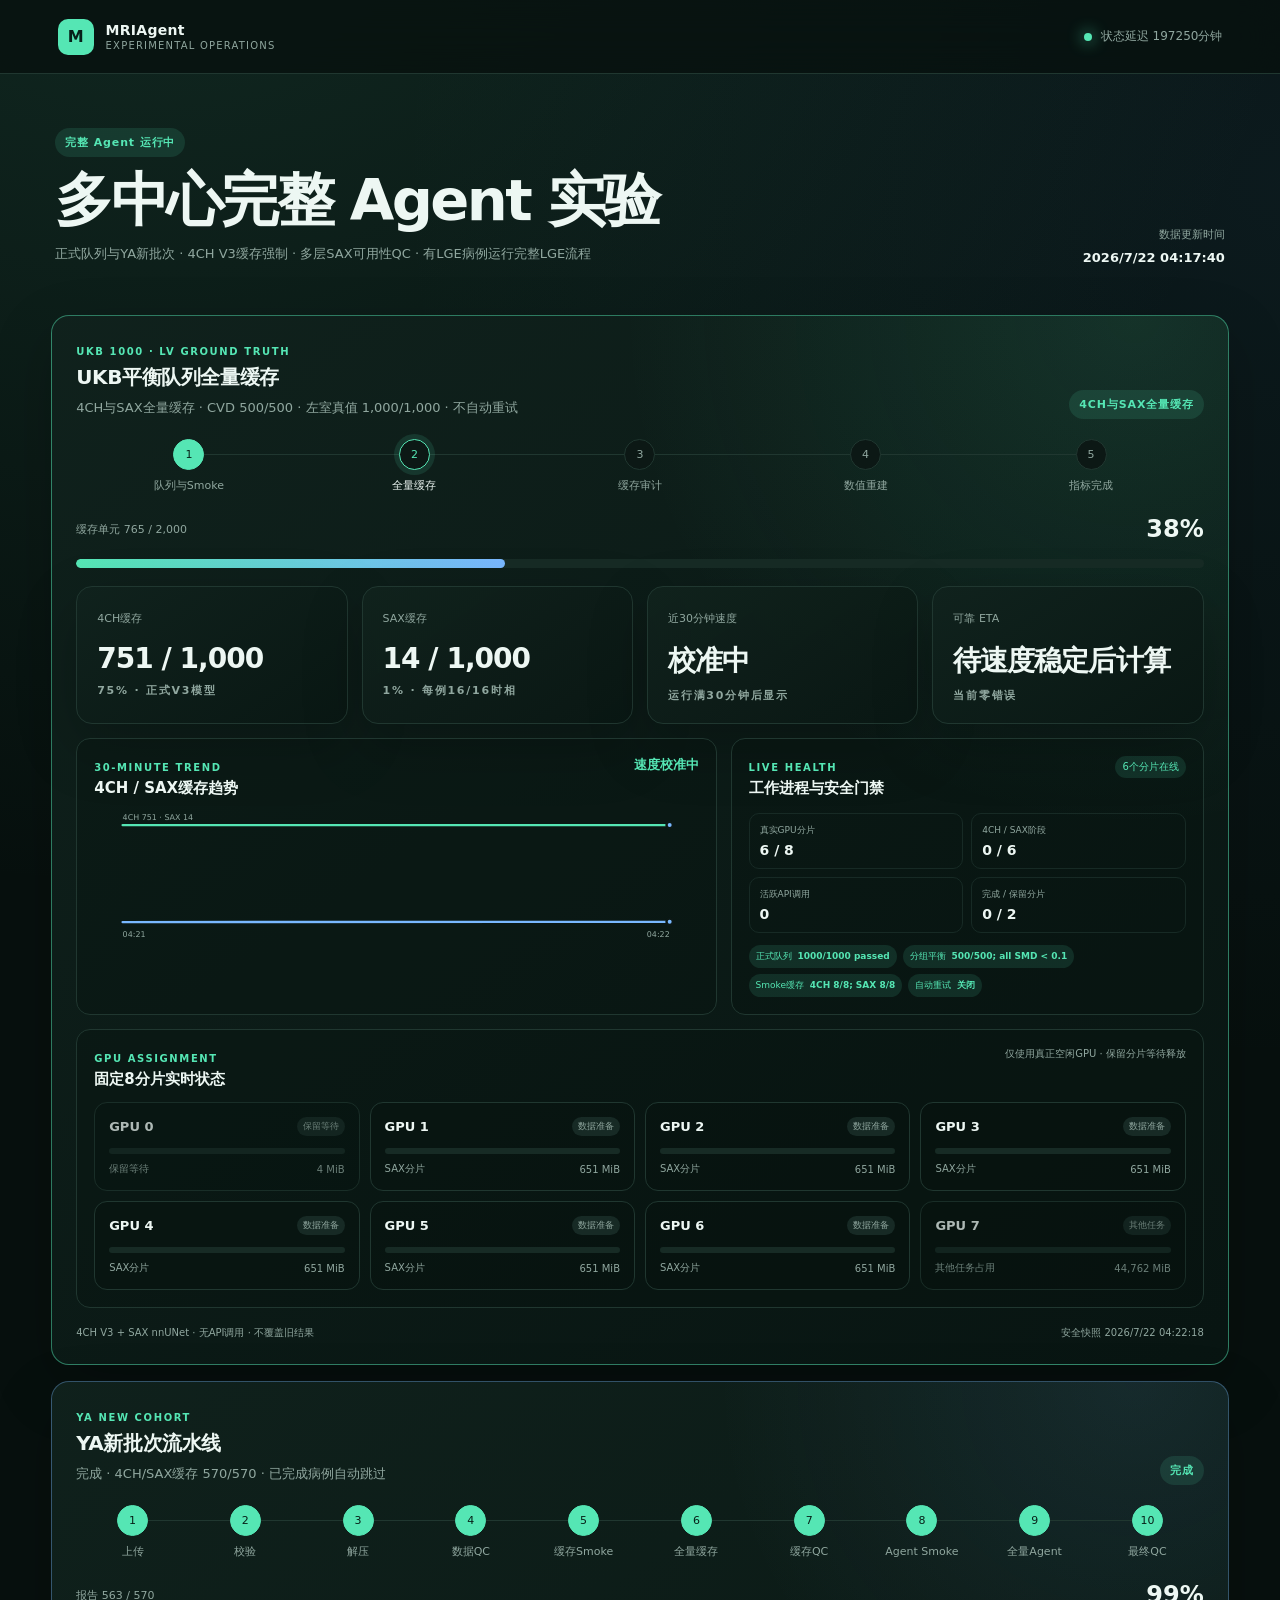
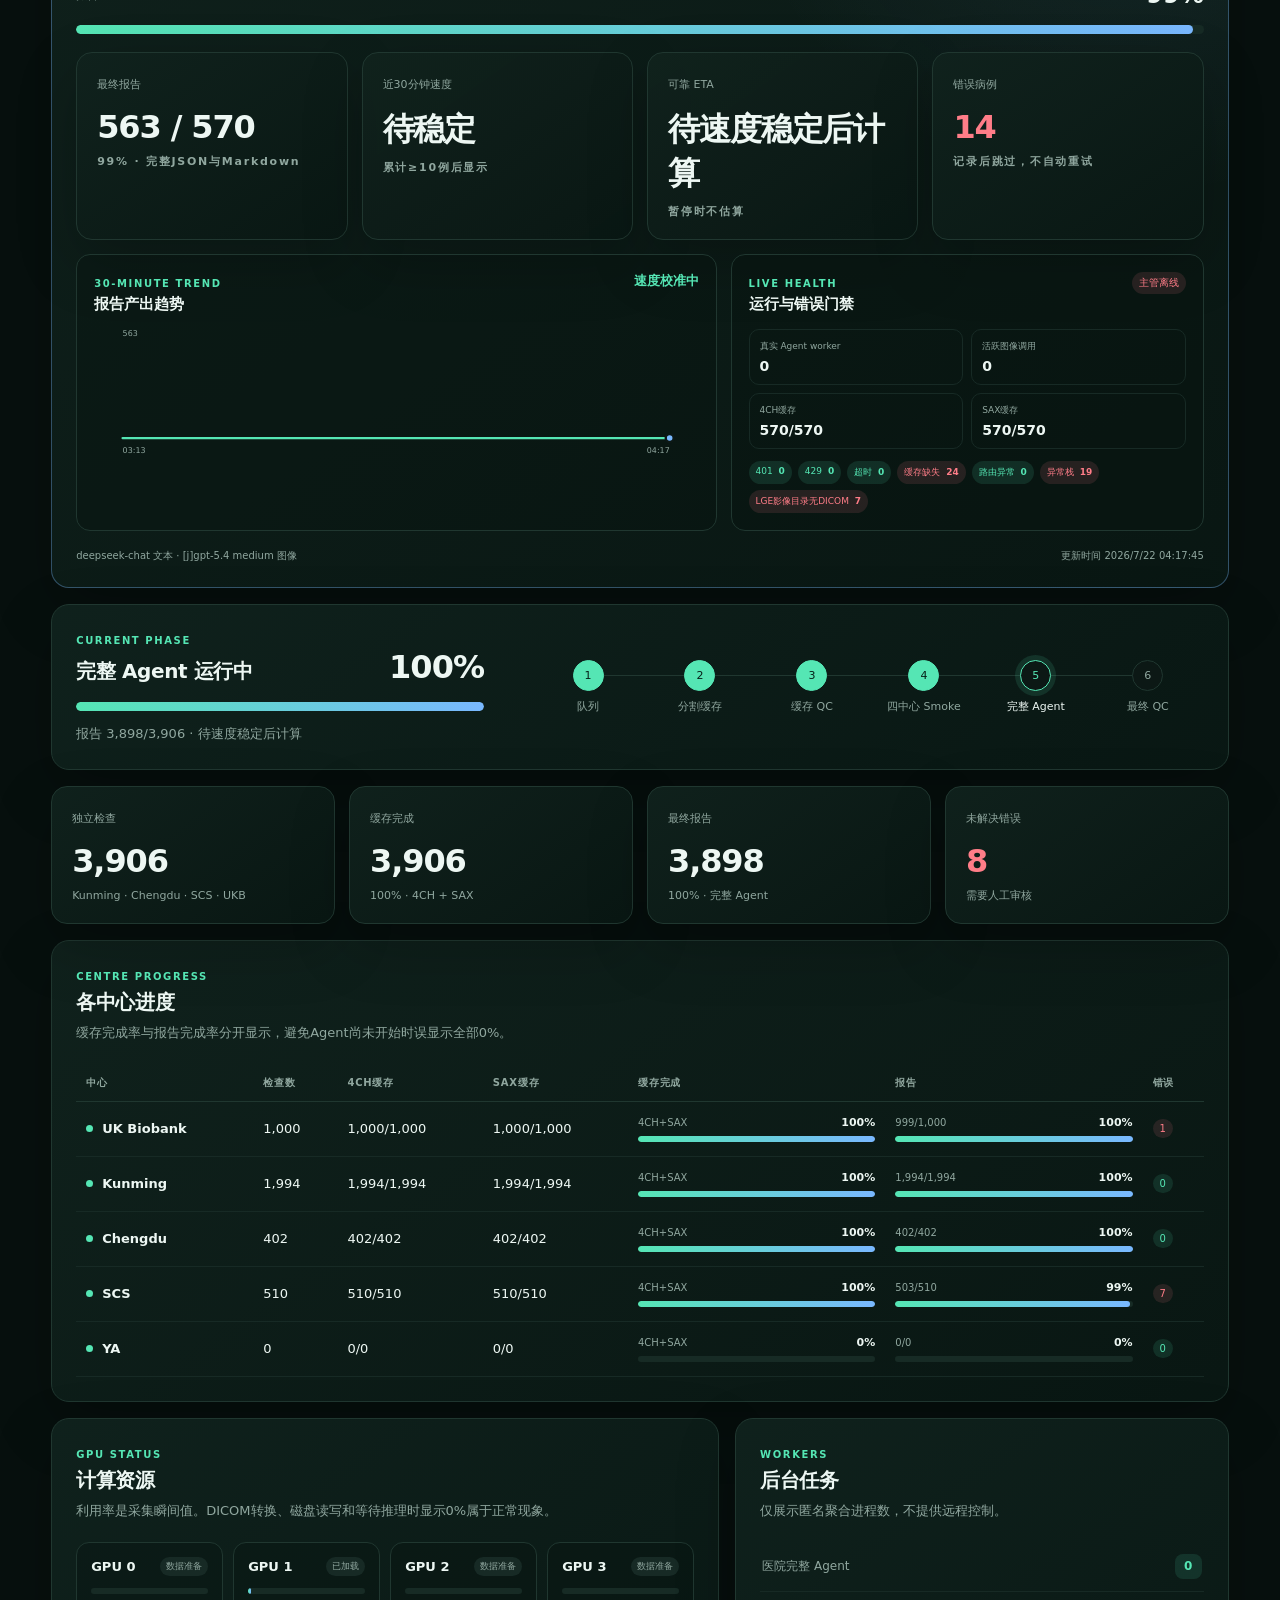
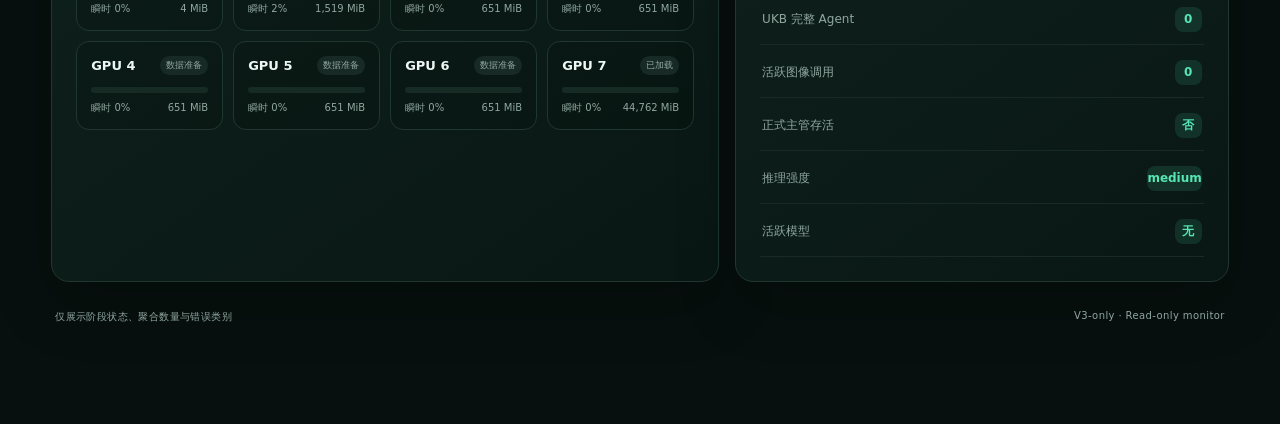
==== commit 4c26873f: "monitor: add UKB balanced 1000 cache dashboard" ====
--- a/index.html
+++ b/index.html
@@ -4,9 +4,9 @@
   <meta charset="utf-8">
   <meta name="viewport" content="width=device-width,initial-scale=1">
   <meta name="color-scheme" content="dark">
-  <meta name="description" content="MRIAgent多中心及YA新批次匿名实验进度">
+  <meta name="description" content="MRIAgent多中心、YA及UKB 1000例匿名实验进度">
   <title>MRIAgent · 多中心实验进度</title>
-  <link rel="stylesheet" href="styles.css?v=ukb-sax-v1">
+  <link rel="stylesheet" href="styles.css?v=ukb-lvgt-v2">
 </head>
 <body>
   <header class="topbar">
@@ -31,24 +31,24 @@
 
     <section class="panel ukb-sax-panel" aria-labelledby="ukb-sax-title">
       <div class="panel-head">
-        <div><small>UKB SAX REBUILD</small><h2 id="ukb-sax-title">UKB心功能版本化修复</h2><p id="ukb-sax-detail">正在读取全量SAX缓存进度。</p></div>
+        <div><small>UKB 1000 · LV GROUND TRUTH</small><h2 id="ukb-sax-title">UKB平衡队列全量缓存</h2><p id="ukb-sax-detail">正在读取4CH与SAX双缓存实时进度。</p></div>
         <span id="ukb-sax-state" class="phase-badge">连接中</span>
       </div>
-      <ol class="pipeline ukb-sax-pipeline" id="ukb-sax-pipeline" aria-label="UKB SAX修复流水线">
-        <li data-stage="smoke"><i>1</i><span>Smoke</span></li>
+      <ol class="pipeline ukb-sax-pipeline" id="ukb-sax-pipeline" aria-label="UKB 1000例流水线">
+        <li data-stage="smoke"><i>1</i><span>队列与Smoke</span></li>
         <li data-stage="cache_full"><i>2</i><span>全量缓存</span></li>
         <li data-stage="cache_qc"><i>3</i><span>缓存审计</span></li>
         <li data-stage="precompute"><i>4</i><span>数值重建</span></li>
         <li data-stage="complete"><i>5</i><span>指标完成</span></li>
       </ol>
       <div class="ya-run-progress">
-        <div><span id="ukb-sax-progress-copy">合格缓存 0 / 999</span><strong id="ukb-sax-percent">0%</strong></div>
+        <div><span id="ukb-sax-progress-copy">缓存单元 0 / 2,000</span><strong id="ukb-sax-percent">0%</strong></div>
         <div class="progress progress-large"><i id="ukb-sax-progress"></i></div>
       </div>
       <div id="ukb-sax-cards" class="cards ya-cards"></div>
       <div class="ya-live-grid">
         <article class="ya-live-card">
-          <div class="ya-live-head"><div><small>30-MINUTE TREND</small><h3>合格缓存趋势</h3></div><b id="ukb-sax-rate">—</b></div>
+          <div class="ya-live-head"><div><small>30-MINUTE TREND</small><h3>4CH / SAX缓存趋势</h3></div><b id="ukb-sax-rate">—</b></div>
           <svg id="ukb-sax-trend" viewBox="0 0 760 170" role="img" aria-label="UKB SAX合格缓存趋势"></svg>
         </article>
         <article class="ya-live-card">
@@ -57,8 +57,8 @@
           <div id="ukb-sax-error-list" class="ya-error-list"></div>
         </article>
       </div>
-      <div class="ukb-sax-gpu-wrap"><div class="ya-live-head"><div><small>GPU ASSIGNMENT</small><h3>8卡实时状态</h3></div><span>GPU 0–6 修复 · GPU 7 其他任务</span></div><div id="ukb-sax-gpus" class="gpu-grid"></div></div>
-      <div class="ya-foot"><span>确定性nnUNet · 无API调用 · 不覆盖旧结果</span><span id="ukb-sax-updated">—</span></div>
+      <div class="ukb-sax-gpu-wrap"><div class="ya-live-head"><div><small>GPU ASSIGNMENT</small><h3>固定8分片实时状态</h3></div><span>仅使用真正空闲GPU · 保留分片等待释放</span></div><div id="ukb-sax-gpus" class="gpu-grid"></div></div>
+      <div class="ya-foot"><span>4CH V3 + SAX nnUNet · 无API调用 · 不覆盖旧结果</span><span id="ukb-sax-updated">—</span></div>
     </section>
 
     <section class="panel ya-panel" aria-labelledby="ya-title">
@@ -139,6 +139,6 @@
 
     <footer><span>仅展示阶段状态、聚合数量与错误类别</span><span>V3-only · Read-only monitor</span></footer>
   </main>
-  <script src="app.js?v=ukb-sax-v1"></script>
+  <script src="app.js?v=ukb-lvgt-v2"></script>
 </body>
 </html>
--- a/styles.css
+++ b/styles.css
@@ -14,3 +14,5 @@
 @media(max-width:720px){main{width:min(94vw,1440px)}.topbar{height:66px}.brand small{display:none}.hero{padding-top:36px;align-items:flex-start;flex-direction:column}.hero-meta{text-align:left}.overview{padding:20px;gap:30px}.pipeline{grid-template-columns:repeat(3,1fr);row-gap:22px}.pipeline:before{display:none}.cards{grid-template-columns:1fr 1fr}.gpu-grid{grid-template-columns:repeat(2,1fr)}.panel{padding:18px}.cases-head{align-items:flex-start;flex-direction:column}input{width:100%}footer{flex-direction:column}.hero h1{font-size:36px}}
 @media(max-width:430px){.cards{grid-template-columns:1fr}.pipeline span{font-size:10px}.gpu-grid{grid-template-columns:1fr 1fr}}
 @media(prefers-reduced-motion:reduce){*{scroll-behavior:auto!important;transition:none!important}}
+.chart-line-blue{stroke:var(--blue)}
+.chart-point-blue{fill:var(--blue)}
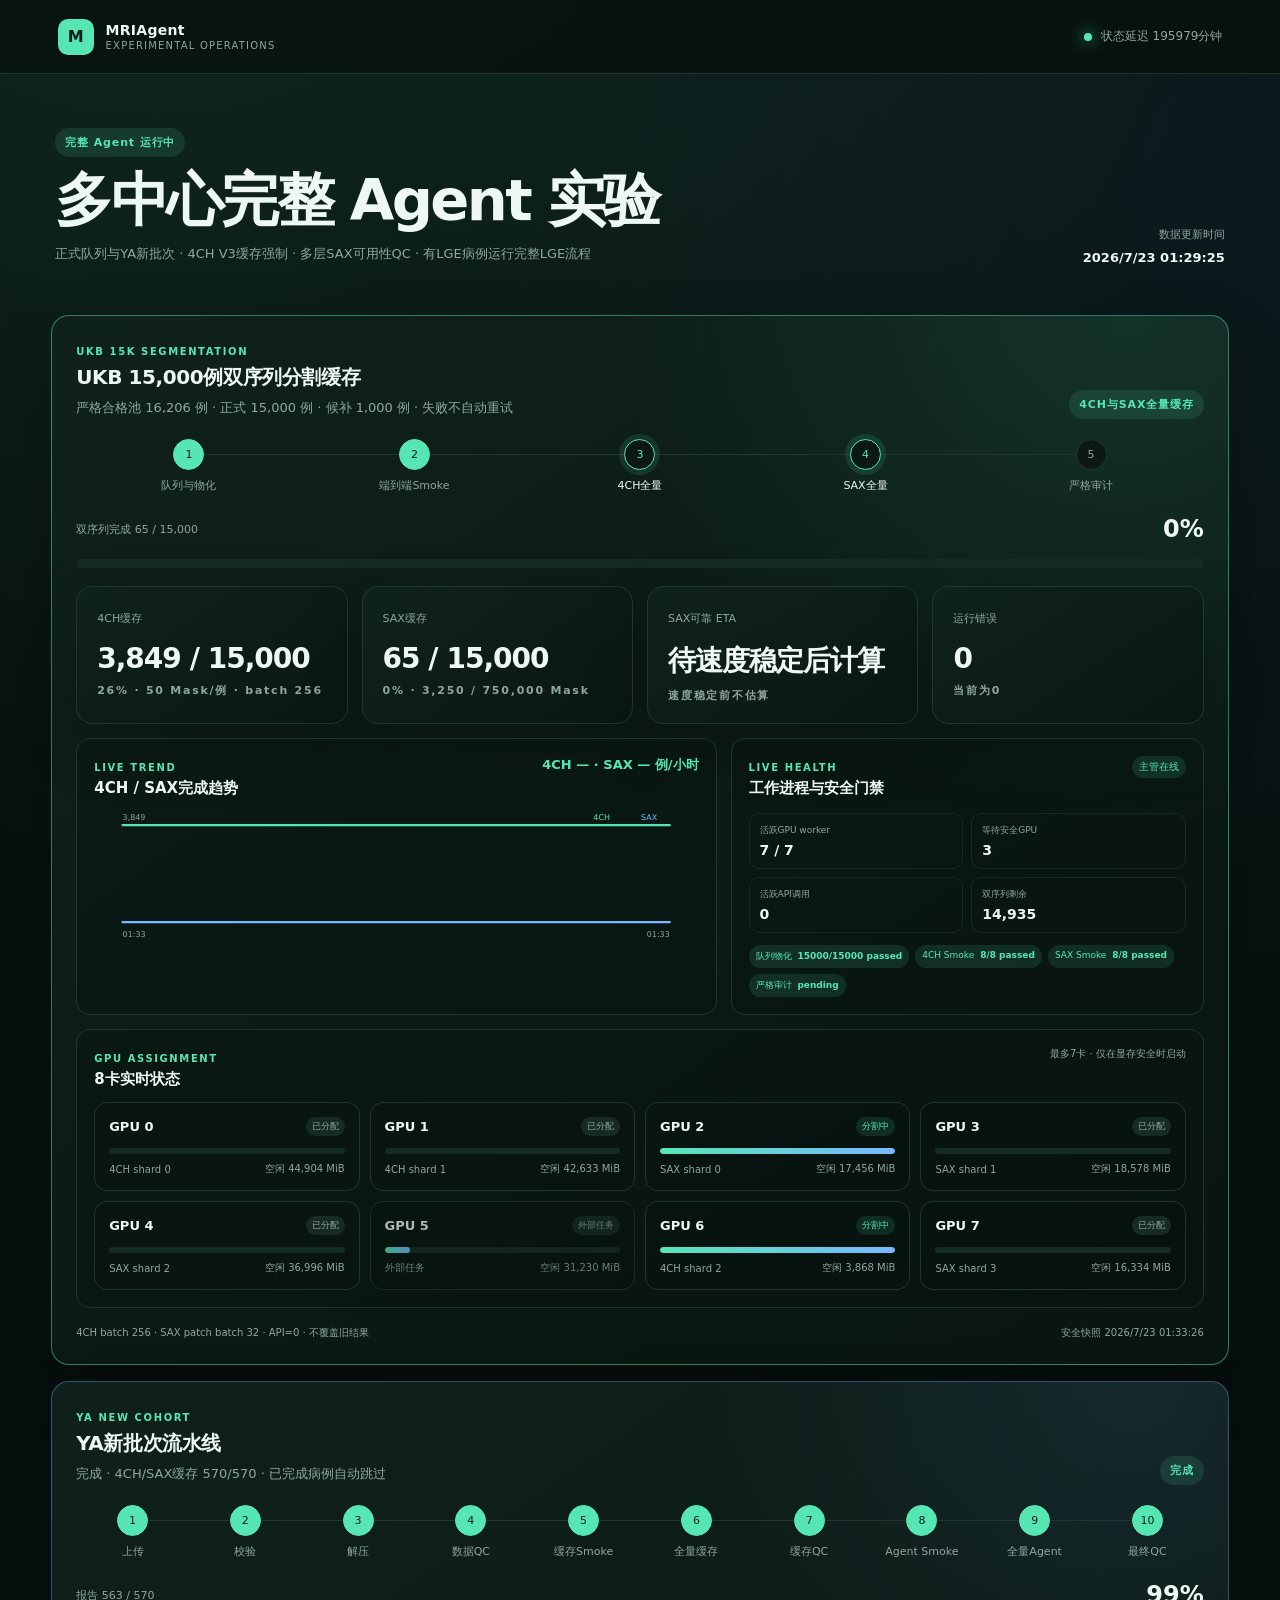
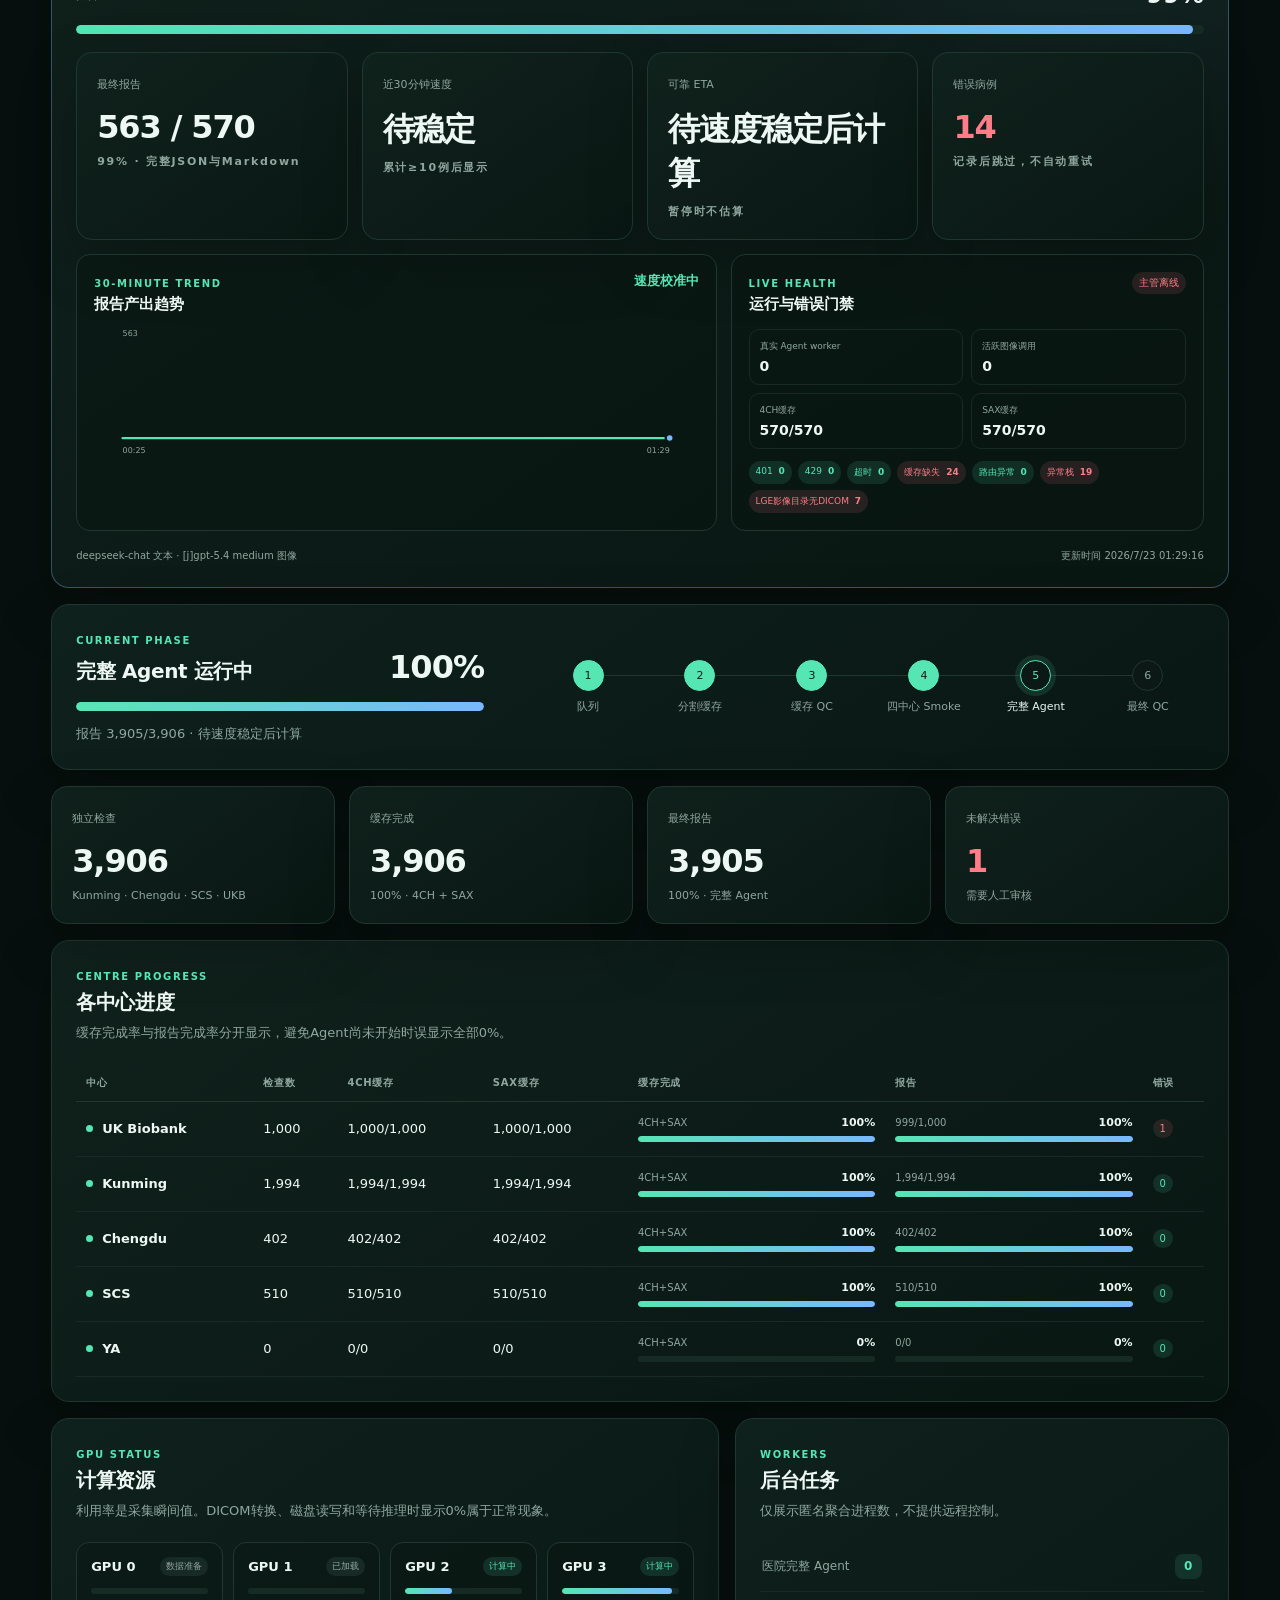
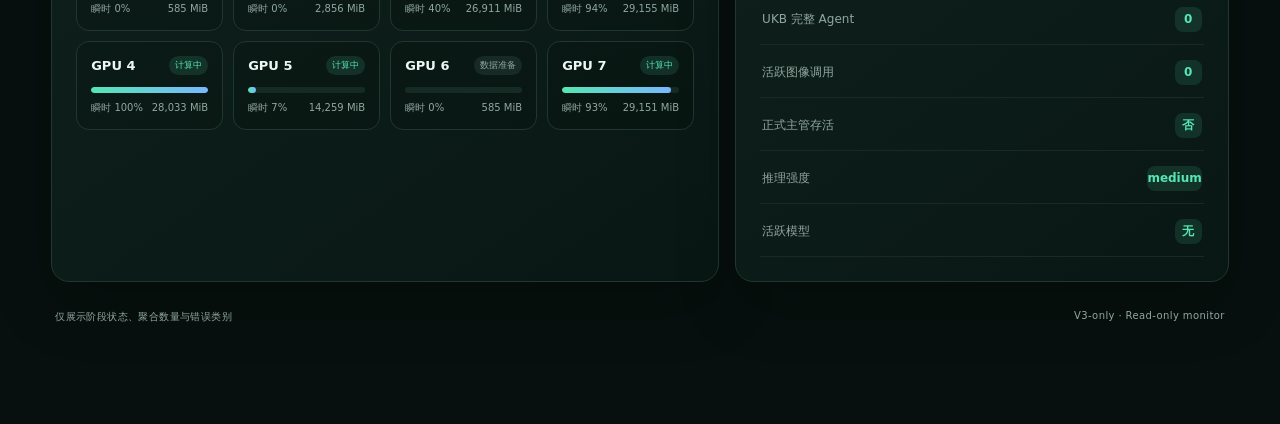
==== commit a148a5a9: "monitor: show UKB 15000 dual-sequence cache" ====
--- a/index.html
+++ b/index.html
@@ -4,9 +4,9 @@
   <meta charset="utf-8">
   <meta name="viewport" content="width=device-width,initial-scale=1">
   <meta name="color-scheme" content="dark">
-  <meta name="description" content="MRIAgent多中心、YA及UKB 1000例匿名实验进度">
+  <meta name="description" content="MRIAgent多中心及YA新批次匿名实验进度">
   <title>MRIAgent · 多中心实验进度</title>
-  <link rel="stylesheet" href="styles.css?v=ukb-lvgt-v2">
+  <link rel="stylesheet" href="styles.css?v=ukb-lvgt-15000-v2">
 </head>
 <body>
   <header class="topbar">
@@ -31,25 +31,25 @@
 
     <section class="panel ukb-sax-panel" aria-labelledby="ukb-sax-title">
       <div class="panel-head">
-        <div><small>UKB 1000 · LV GROUND TRUTH</small><h2 id="ukb-sax-title">UKB平衡队列全量缓存</h2><p id="ukb-sax-detail">正在读取4CH与SAX双缓存实时进度。</p></div>
+        <div><small>UKB 15K SEGMENTATION</small><h2 id="ukb-sax-title">UKB 15,000例双序列分割缓存</h2><p id="ukb-sax-detail">正在读取4CH与SAX全量缓存进度。</p></div>
         <span id="ukb-sax-state" class="phase-badge">连接中</span>
       </div>
-      <ol class="pipeline ukb-sax-pipeline" id="ukb-sax-pipeline" aria-label="UKB 1000例流水线">
-        <li data-stage="smoke"><i>1</i><span>队列与Smoke</span></li>
-        <li data-stage="cache_full"><i>2</i><span>全量缓存</span></li>
-        <li data-stage="cache_qc"><i>3</i><span>缓存审计</span></li>
-        <li data-stage="precompute"><i>4</i><span>数值重建</span></li>
-        <li data-stage="complete"><i>5</i><span>指标完成</span></li>
+      <ol class="pipeline ukb-sax-pipeline" id="ukb-sax-pipeline" aria-label="UKB 15000例分割流水线">
+        <li data-stage="queue"><i>1</i><span>队列与物化</span></li>
+        <li data-stage="smoke"><i>2</i><span>端到端Smoke</span></li>
+        <li data-stage="four_ch"><i>3</i><span>4CH全量</span></li>
+        <li data-stage="sax"><i>4</i><span>SAX全量</span></li>
+        <li data-stage="audit"><i>5</i><span>严格审计</span></li>
       </ol>
       <div class="ya-run-progress">
-        <div><span id="ukb-sax-progress-copy">缓存单元 0 / 2,000</span><strong id="ukb-sax-percent">0%</strong></div>
+        <div><span id="ukb-sax-progress-copy">双序列完成 0 / 15,000</span><strong id="ukb-sax-percent">0%</strong></div>
         <div class="progress progress-large"><i id="ukb-sax-progress"></i></div>
       </div>
       <div id="ukb-sax-cards" class="cards ya-cards"></div>
       <div class="ya-live-grid">
         <article class="ya-live-card">
-          <div class="ya-live-head"><div><small>30-MINUTE TREND</small><h3>4CH / SAX缓存趋势</h3></div><b id="ukb-sax-rate">—</b></div>
-          <svg id="ukb-sax-trend" viewBox="0 0 760 170" role="img" aria-label="UKB SAX合格缓存趋势"></svg>
+          <div class="ya-live-head"><div><small>LIVE TREND</small><h3>4CH / SAX完成趋势</h3></div><b id="ukb-sax-rate">—</b></div>
+          <svg id="ukb-sax-trend" viewBox="0 0 760 170" role="img" aria-label="UKB 4CH与SAX缓存完成趋势"></svg>
         </article>
         <article class="ya-live-card">
           <div class="ya-live-head"><div><small>LIVE HEALTH</small><h3>工作进程与安全门禁</h3></div><span id="ukb-sax-supervisor" class="status">—</span></div>
@@ -57,8 +57,8 @@
           <div id="ukb-sax-error-list" class="ya-error-list"></div>
         </article>
       </div>
-      <div class="ukb-sax-gpu-wrap"><div class="ya-live-head"><div><small>GPU ASSIGNMENT</small><h3>固定8分片实时状态</h3></div><span>仅使用真正空闲GPU · 保留分片等待释放</span></div><div id="ukb-sax-gpus" class="gpu-grid"></div></div>
-      <div class="ya-foot"><span>4CH V3 + SAX nnUNet · 无API调用 · 不覆盖旧结果</span><span id="ukb-sax-updated">—</span></div>
+      <div class="ukb-sax-gpu-wrap"><div class="ya-live-head"><div><small>GPU ASSIGNMENT</small><h3>8卡实时状态</h3></div><span>最多7卡 · 仅在显存安全时启动</span></div><div id="ukb-sax-gpus" class="gpu-grid"></div></div>
+      <div class="ya-foot"><span>4CH batch 256 · SAX patch batch 32 · API=0 · 不覆盖旧结果</span><span id="ukb-sax-updated">—</span></div>
     </section>
 
     <section class="panel ya-panel" aria-labelledby="ya-title">
@@ -139,6 +139,6 @@
 
     <footer><span>仅展示阶段状态、聚合数量与错误类别</span><span>V3-only · Read-only monitor</span></footer>
   </main>
-  <script src="app.js?v=ukb-lvgt-v2"></script>
+  <script src="app.js?v=ukb-lvgt-15000-v2"></script>
 </body>
 </html>
--- a/styles.css
+++ b/styles.css
@@ -14,5 +14,7 @@
 @media(max-width:720px){main{width:min(94vw,1440px)}.topbar{height:66px}.brand small{display:none}.hero{padding-top:36px;align-items:flex-start;flex-direction:column}.hero-meta{text-align:left}.overview{padding:20px;gap:30px}.pipeline{grid-template-columns:repeat(3,1fr);row-gap:22px}.pipeline:before{display:none}.cards{grid-template-columns:1fr 1fr}.gpu-grid{grid-template-columns:repeat(2,1fr)}.panel{padding:18px}.cases-head{align-items:flex-start;flex-direction:column}input{width:100%}footer{flex-direction:column}.hero h1{font-size:36px}}
 @media(max-width:430px){.cards{grid-template-columns:1fr}.pipeline span{font-size:10px}.gpu-grid{grid-template-columns:1fr 1fr}}
 @media(prefers-reduced-motion:reduce){*{scroll-behavior:auto!important;transition:none!important}}
-.chart-line-blue{stroke:var(--blue)}
-.chart-point-blue{fill:var(--blue)}
+.chart-line-four{stroke:var(--mint)}
+.chart-line-sax{stroke:var(--blue)}
+.chart-label-four{fill:var(--mint)}
+.chart-label-sax{fill:var(--blue)}
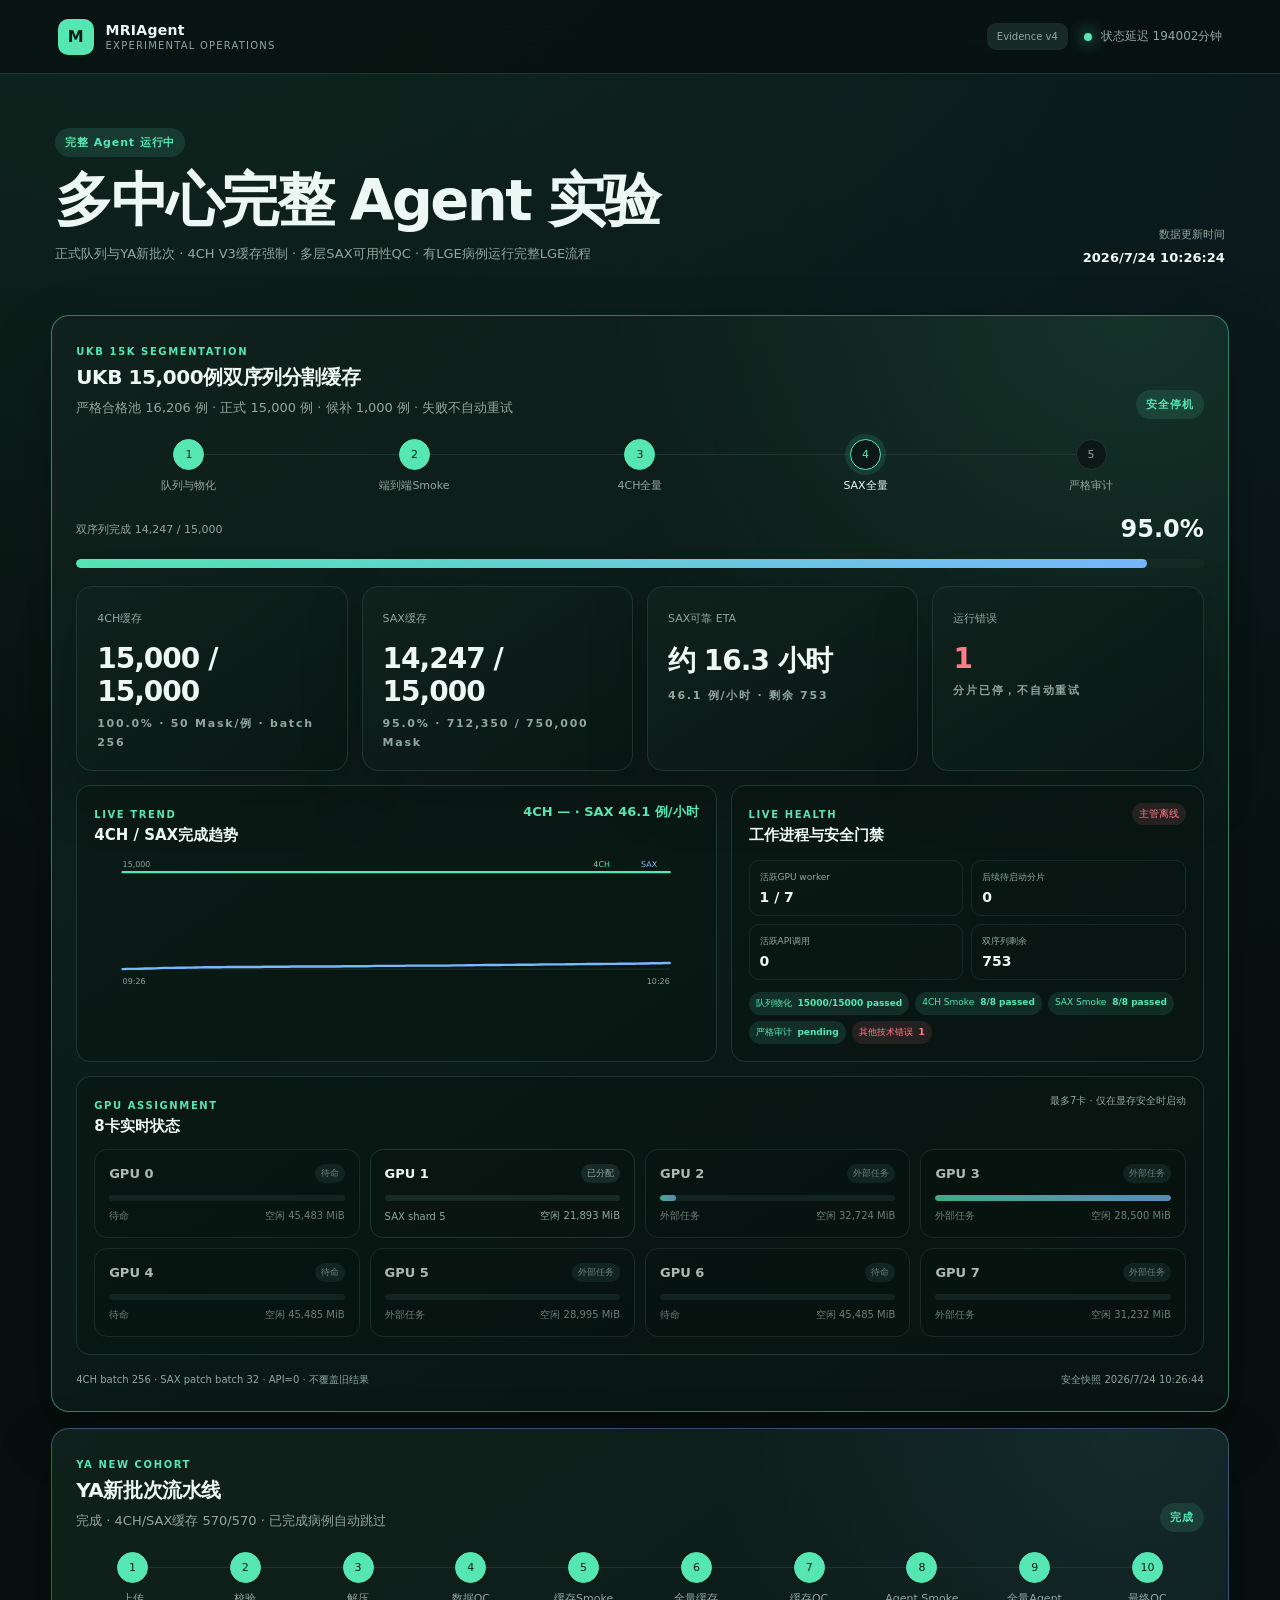
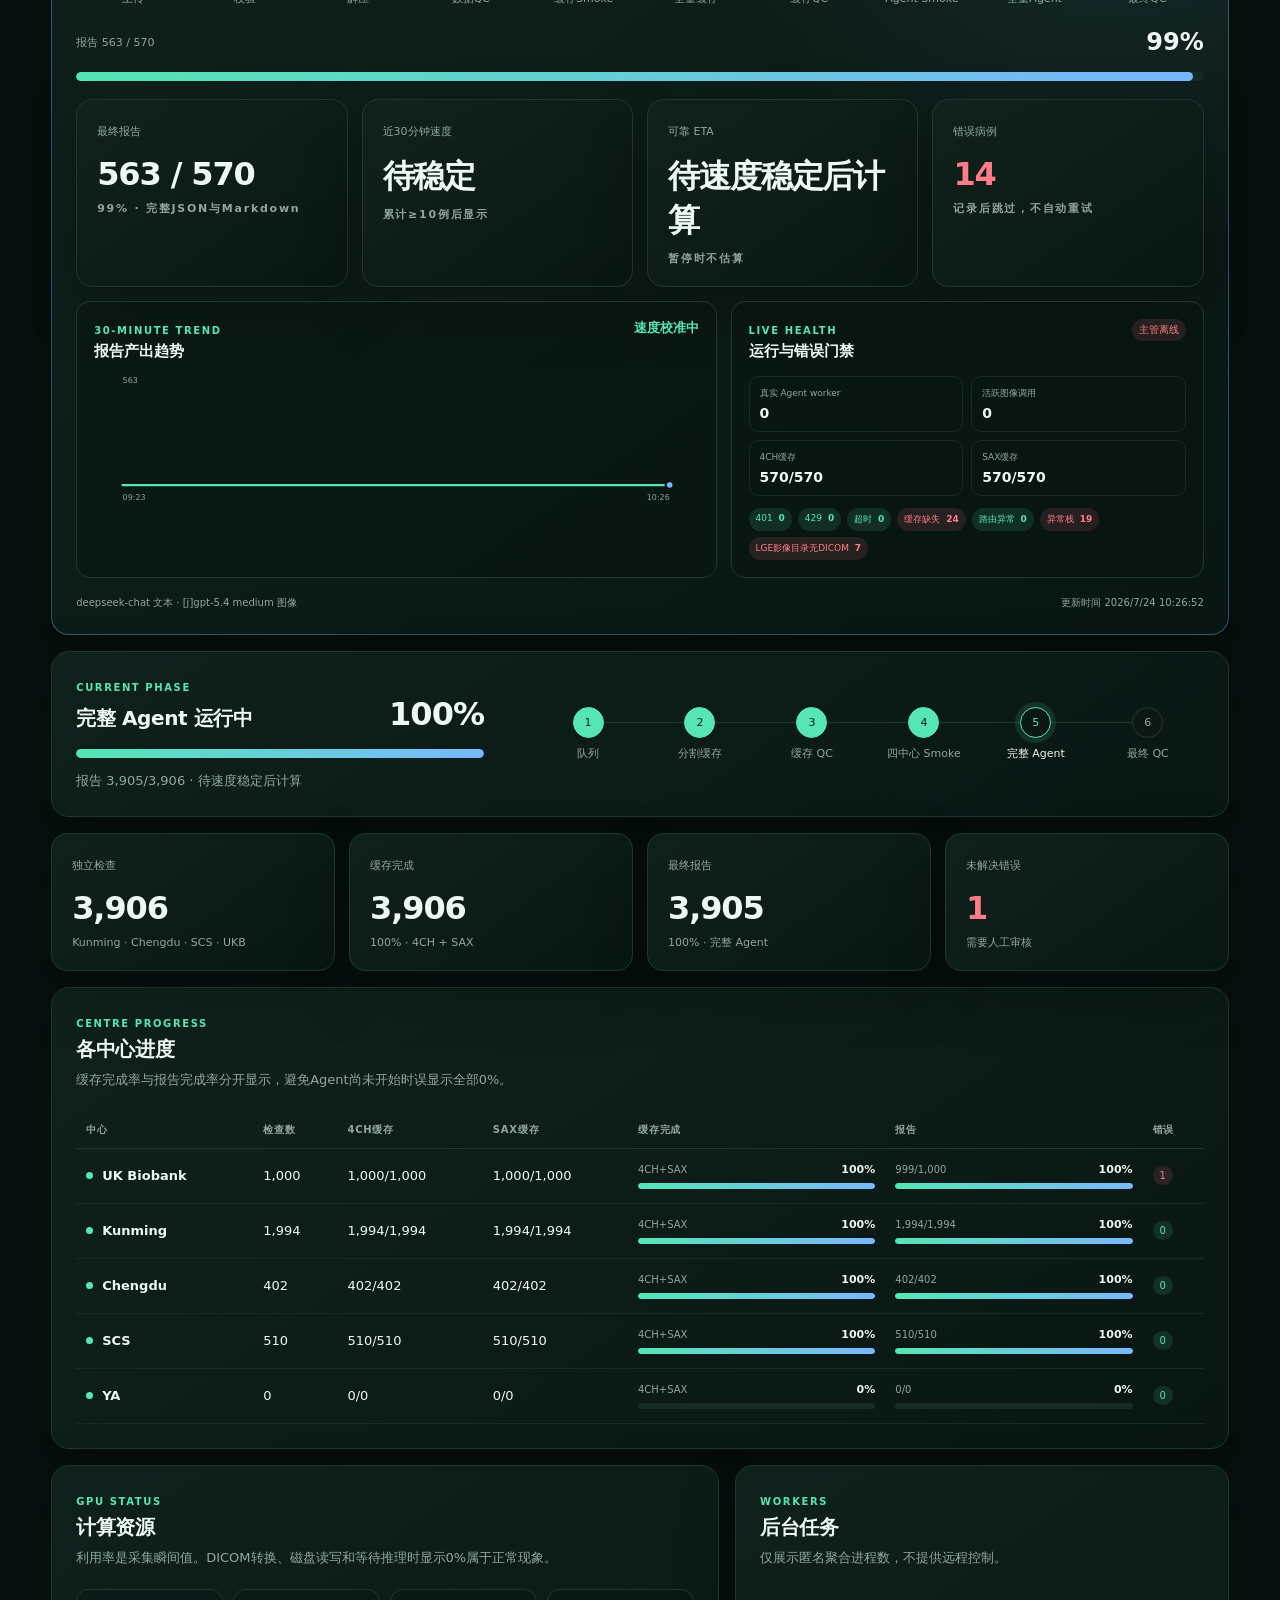
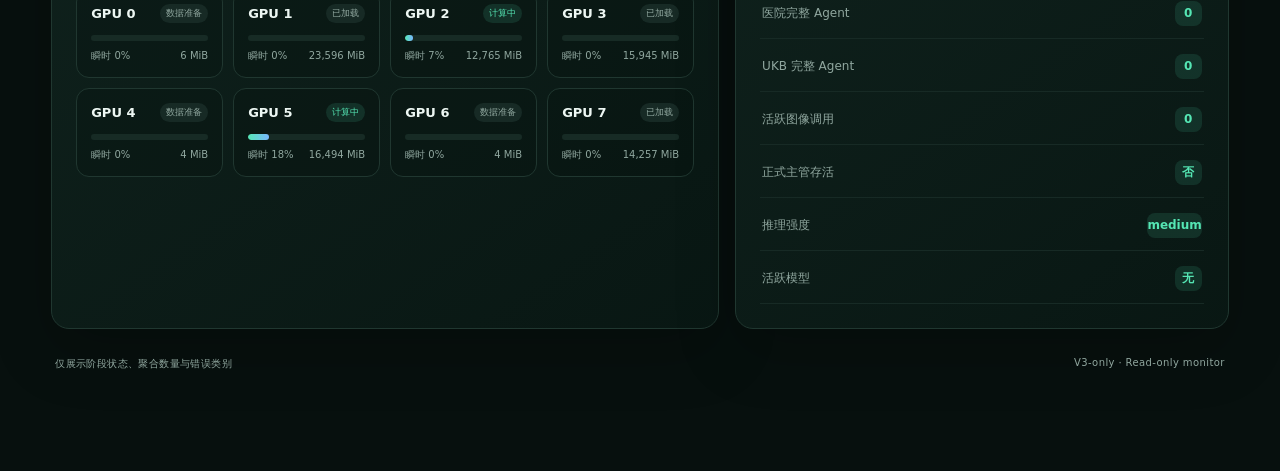
==== commit 476c26e3: "monitor: add Evidence Graph v4 live progress" ====
--- a/index.html
+++ b/index.html
@@ -14,7 +14,10 @@
       <span class="brand-mark">M</span>
       <span><b>MRIAgent</b><small>Experimental Operations</small></span>
     </a>
-    <div class="live"><i aria-hidden="true"></i><span id="freshness">连接中</span></div>
+    <div class="top-actions">
+      <a class="nav-link" href="evidence-v4.html">Evidence v4</a>
+      <div class="live"><i aria-hidden="true"></i><span id="freshness">连接中</span></div>
+    </div>
   </header>
 
   <main>
--- a/styles.css
+++ b/styles.css
@@ -1,6 +1,7 @@
 :root{--bg:#07100e;--surface:#0c1815;--surface-2:#10211d;--line:#203730;--line-soft:#172a25;--text:#edf7f3;--muted:#90a79f;--mint:#55e6b4;--mint-soft:rgba(85,230,180,.12);--blue:#79b8ff;--amber:#f6c76e;--red:#ff7d88;--shadow:0 22px 60px rgba(0,0,0,.22)}
 *{box-sizing:border-box}html{scroll-behavior:smooth}body{margin:0;background:radial-gradient(circle at 12% -8%,rgba(54,135,108,.24),transparent 29%),radial-gradient(circle at 100% 5%,rgba(47,100,142,.12),transparent 24%),var(--bg);color:var(--text);font-family:Inter,"SF Pro Display","PingFang SC","Microsoft YaHei",system-ui,sans-serif;-webkit-font-smoothing:antialiased}
 .topbar{height:74px;padding:0 max(24px,4.5vw);display:flex;align-items:center;justify-content:space-between;border-bottom:1px solid var(--line);background:rgba(7,16,14,.76);backdrop-filter:blur(18px);position:sticky;top:0;z-index:20}.brand{display:flex;align-items:center;gap:12px;color:var(--text);text-decoration:none}.brand-mark{width:36px;height:36px;display:grid;place-items:center;border-radius:10px;background:var(--mint);color:#062019;font-weight:800}.brand b,.brand small{display:block}.brand b{font-size:14px;letter-spacing:.02em}.brand small{margin-top:2px;color:var(--muted);font-size:10px;letter-spacing:.12em;text-transform:uppercase}.live{display:flex;align-items:center;gap:9px;color:var(--muted);font-size:12px}.live i{width:8px;height:8px;border-radius:50%;background:var(--mint);box-shadow:0 0 16px var(--mint)}
+.top-actions{display:flex;align-items:center;gap:16px}.nav-link{padding:8px 10px;border-radius:9px;color:var(--muted);background:var(--line-soft);font-size:10px;text-decoration:none}.nav-link:hover{color:var(--text)}
 main{width:min(1440px,92vw);margin:0 auto 72px}.hero{padding:54px 4px 34px;display:flex;align-items:flex-end;justify-content:space-between;gap:32px}.hero h1{font-size:clamp(32px,4.5vw,58px);letter-spacing:-.045em;line-height:1.06;margin:13px 0 12px}.hero p,.panel-head p,.overview p{margin:0;color:var(--muted);font-size:13px;line-height:1.7}.phase-badge{display:inline-flex;padding:7px 10px;border-radius:999px;background:var(--mint-soft);color:var(--mint);font-size:11px;font-weight:700;letter-spacing:.08em}.hero-meta{min-width:210px;text-align:right}.hero-meta span,.hero-meta strong{display:block}.hero-meta span{color:var(--muted);font-size:11px}.hero-meta strong{margin-top:8px;font-size:13px;font-weight:600}
 .panel,.card{border:1px solid var(--line);background:linear-gradient(145deg,rgba(16,34,29,.94),rgba(9,23,19,.96));box-shadow:var(--shadow)}.panel{border-radius:18px;padding:24px;margin-top:16px}.panel small,.overview small{color:var(--mint);font-size:10px;font-weight:700;letter-spacing:.16em}.panel h2,.overview h2{margin:5px 0 0;font-size:20px;letter-spacing:-.02em}.panel-head{display:flex;align-items:flex-end;justify-content:space-between;gap:20px;margin-bottom:20px}.panel-head p{margin-top:6px;max-width:720px}
 .overview{display:grid;grid-template-columns:minmax(300px,.85fr) minmax(520px,1.4fr);gap:48px;align-items:center}.overview-title{display:flex;align-items:baseline;justify-content:space-between;gap:20px}.overview-title strong{font-size:32px;letter-spacing:-.03em}.overview-copy>p{margin-top:12px}.progress{height:7px;border-radius:999px;background:#172b25;overflow:hidden}.progress i{display:block;height:100%;border-radius:inherit;background:linear-gradient(90deg,var(--mint),var(--blue));transition:width .5s ease}.progress-large{height:9px;margin-top:16px}.pipeline{list-style:none;margin:0;padding:0;display:grid;grid-template-columns:repeat(6,1fr);position:relative}.pipeline:before{content:"";position:absolute;left:8%;right:8%;top:15px;height:1px;background:var(--line)}.pipeline li{position:relative;display:grid;justify-items:center;gap:8px;color:var(--muted);font-size:11px;text-align:center}.pipeline i{width:31px;height:31px;border-radius:50%;display:grid;place-items:center;background:var(--surface);border:1px solid var(--line);font-style:normal;font-size:11px;z-index:1}.pipeline li.done i{background:var(--mint);border-color:var(--mint);color:#072018}.pipeline li.active{color:var(--text)}.pipeline li.active i{border-color:var(--mint);box-shadow:0 0 0 5px var(--mint-soft);color:var(--mint)}
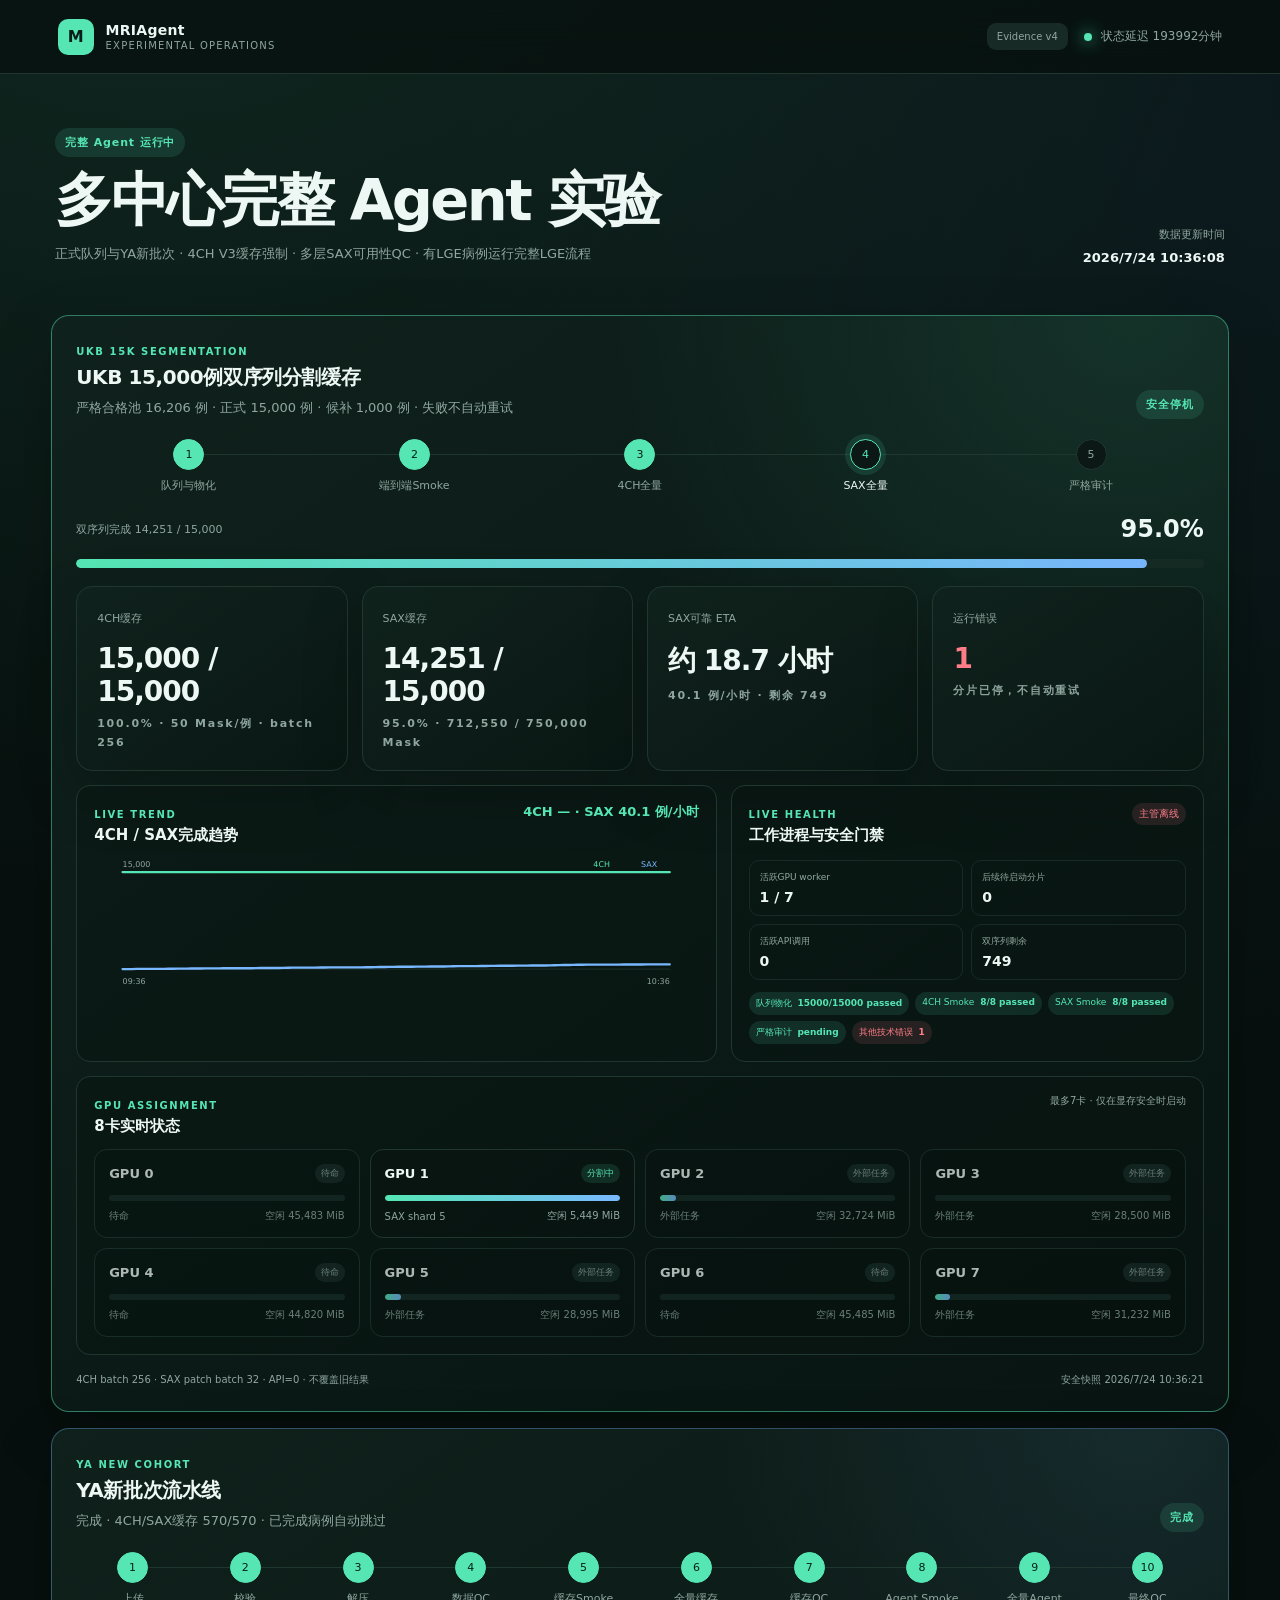
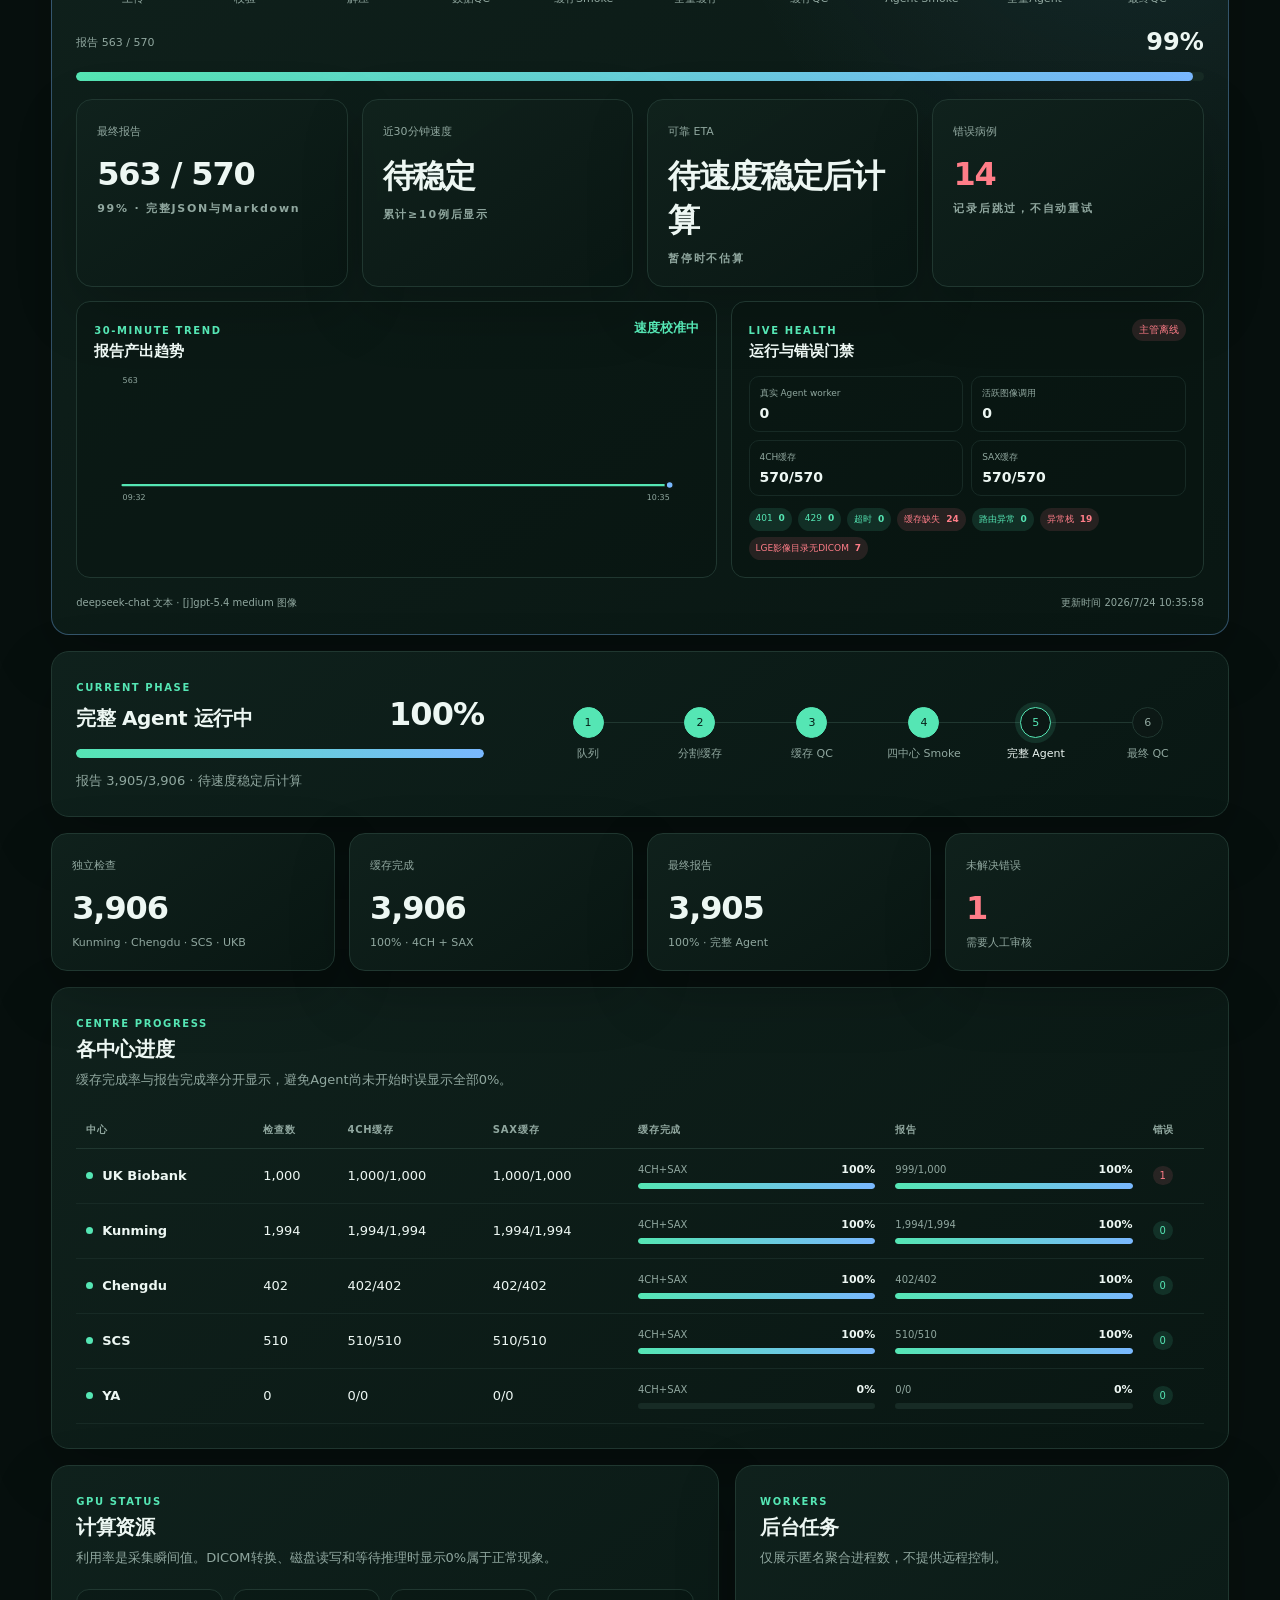
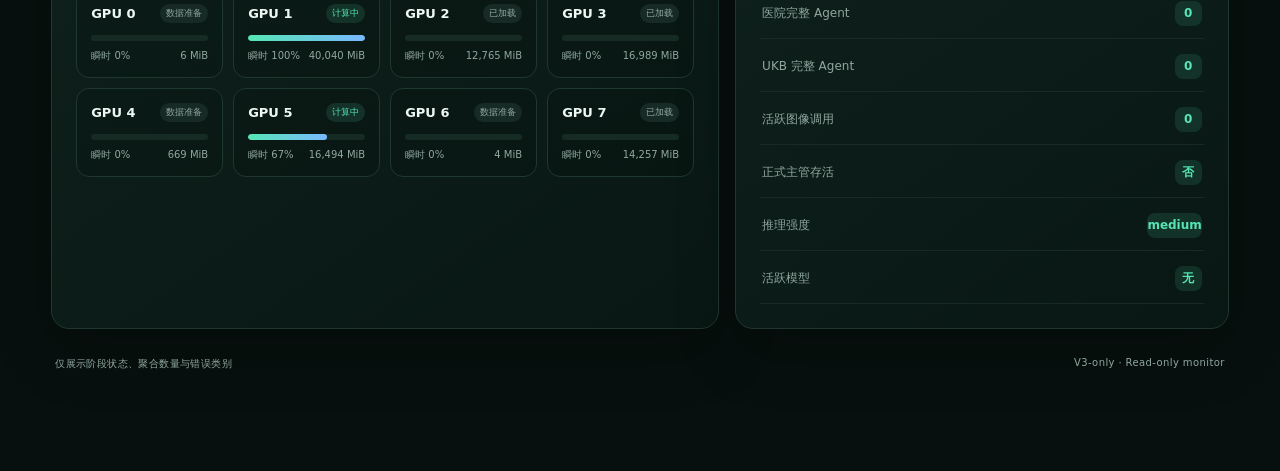
==== commit f6d96977: "monitor: add site favicon" ====
--- a/index.html
+++ b/index.html
@@ -6,6 +6,7 @@
   <meta name="color-scheme" content="dark">
   <meta name="description" content="MRIAgent多中心及YA新批次匿名实验进度">
   <title>MRIAgent · 多中心实验进度</title>
+  <link rel="icon" href="favicon.svg" type="image/svg+xml">
   <link rel="stylesheet" href="styles.css?v=ukb-lvgt-15000-v2">
 </head>
 <body>
